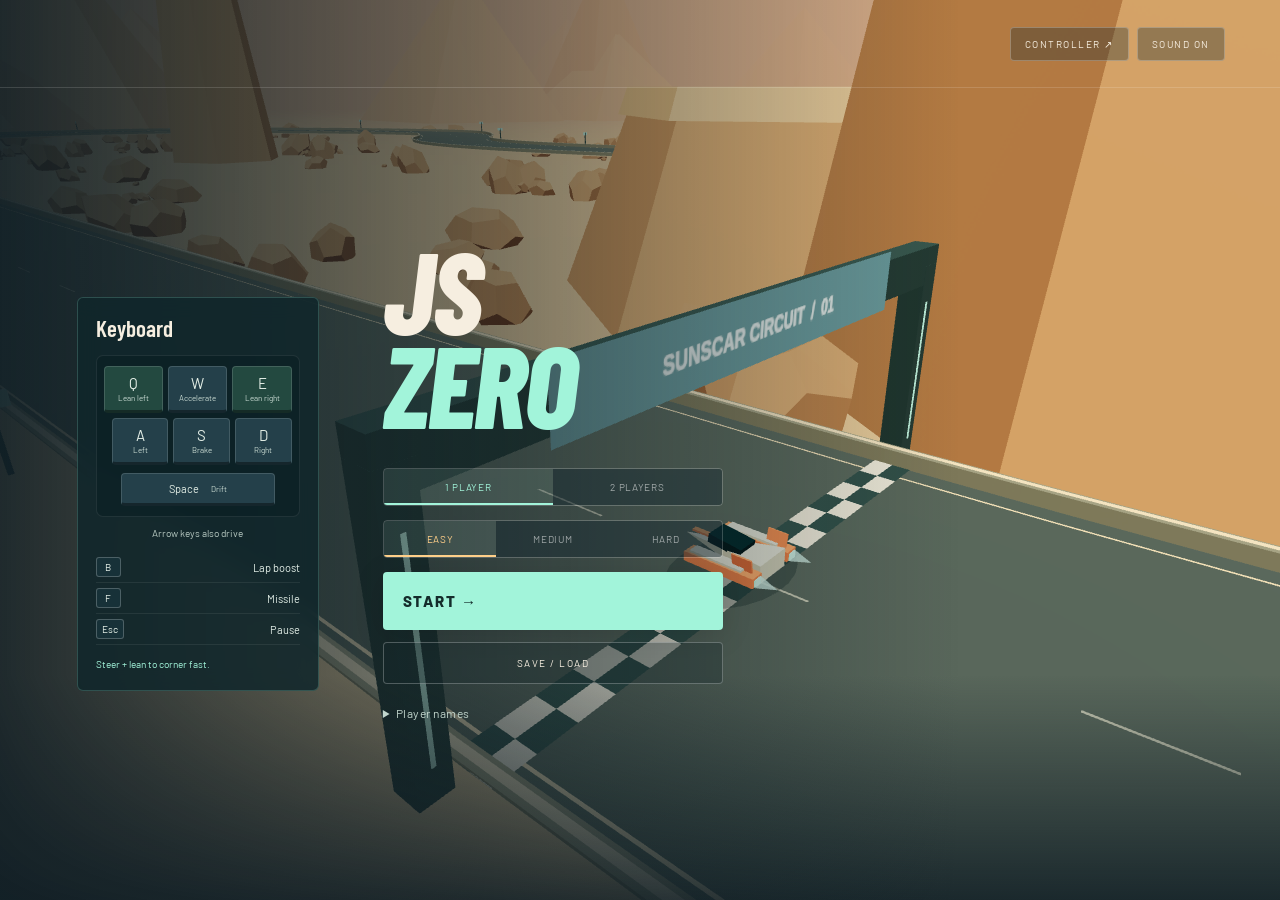
==== index.html @ 251814ac "Publish JS Zero game build" ====
<!doctype html>
<html lang="en">
<head><meta charset="UTF-8"><meta name="viewport" content="width=device-width, initial-scale=1.0"><meta name="theme-color" content="#142427"><title>JS Zero</title>  <script type="module" crossorigin src="./assets/game-frd_miBK.js"></script>
  <link rel="modulepreload" crossorigin href="./assets/controllers-CoorMpMR.js">
  <link rel="modulepreload" crossorigin href="./assets/three-qPNbMlDC.js">
  <link rel="stylesheet" crossorigin href="./assets/controllers-Dcc6lX6r.css">
</head>
<body>
  <div id="game"></div><div id="vignette"></div><div id="damage-flash"></div>
  <header><a class="wordmark" href="./" aria-label="JS Zero home"><span class="brand-icon">⋙</span> JS<span>ZERO</span></a><div class="header-actions"><a href="./controller.html" target="_blank" rel="noopener" class="icon-button">CONTROLLER ↗</a><button id="sound" class="icon-button" aria-label="Mute sound">SOUND ON</button></div></header>
  <main>
    <section id="menu" class="title-screen">
      <aside class="keyboard-guide" aria-labelledby="keyboard-heading">
        <h2 id="keyboard-heading">Keyboard</h2>
        <div class="key-layout" aria-label="Driving keys arranged as on a keyboard">
          <div class="key-row"><span class="key-cap lean-key"><kbd>Q</kbd><small>Lean left</small></span><span class="key-cap drive-key"><kbd>W</kbd><small>Accelerate</small></span><span class="key-cap lean-key"><kbd>E</kbd><small>Lean right</small></span></div>
          <div class="key-row lower-row"><span class="key-cap drive-key"><kbd>A</kbd><small>Left</small></span><span class="key-cap drive-key"><kbd>S</kbd><small>Brake</small></span><span class="key-cap drive-key"><kbd>D</kbd><small>Right</small></span></div>
          <div class="key-row"><span class="key-cap space-key"><kbd>Space</kbd><small>Drift</small></span></div>
        </div>
        <p class="arrow-alternative">Arrow keys also drive</p>
        <dl>
          <div><dt><kbd>B</kbd></dt><dd>Lap boost</dd></div>
          <div><dt><kbd>F</kbd></dt><dd>Missile</dd></div>
          <div><dt><kbd>Esc</kbd></dt><dd>Pause</dd></div>
        </dl>
        <p class="corner-tip">Steer + lean to corner fast.</p>
      </aside>
      <div class="title-content"><h1>JS<br><span>ZERO</span></h1>
      <div class="mode-switch" role="group" aria-label="Number of players"><button data-players="1" class="selected" aria-pressed="true">1 PLAYER</button><button data-players="2" aria-pressed="false">2 PLAYERS</button></div>
      <div class="mode-switch difficulty-switch" role="group" aria-label="Difficulty"><button data-difficulty="easy" aria-pressed="true" title="Lighter damage, slower rivals">EASY</button><button data-difficulty="medium" aria-pressed="false" title="Original damage and rival speed">MEDIUM</button><button data-difficulty="hard" aria-pressed="false" title="Original damage, faster and steadier rivals">HARD</button></div>
      <button id="start" class="primary">START →</button><button id="menu-saves" class="icon-button">SAVE / LOAD</button><p id="menu-status" role="status" aria-live="polite"></p><p id="setup-note" hidden></p>
      <details class="play-options"><summary>Player names</summary><div id="names"><label>PLAYER 1<input id="name1" maxlength="18" value="Player 1" aria-label="Player 1 name"></label><label>PLAYER 2<input id="name2" maxlength="18" value="Player 2" aria-label="Player 2 name"></label></div><p>2 players take turns.</p></details></div>

    </section>
    <section id="world-guide" hidden aria-label="World track guide" data-theme="desert">
      <nav id="world-tabs" aria-label="Worlds"></nav><div class="guide-heading"><span id="world-number">WORLD 1</span><h2 id="world-name">Sunscar Desert</h2><span id="guide-pilot"></span></div>
      <div class="journey-map"><svg class="journey-land" viewBox="0 0 1000 470" preserveAspectRatio="xMidYMid slice" aria-hidden="true"><defs><pattern id="map-dots" width="36" height="36" patternUnits="userSpaceOnUse"><circle cx="3" cy="3" r="1" fill="currentColor" opacity=".2"/></pattern></defs><rect width="1000" height="470" fill="url(#map-dots)"/><path class="land-ridge" d="M-50 160 Q80 10 230 130 T500 90 T780 110 T1080 0 M-40 395 Q160 240 330 370 T700 390 T1080 280 M20 60 Q210 -30 350 20 M720 470 Q880 320 1060 390"/><path class="journey-road" d="M160 300 C280 330 300 130 500 160 S690 350 840 290"/><g class="map-decoration"><path d="M60 220l35-75 35 75z M880 135l30-70 35 70z M360 425l25-55 30 55z"/><circle cx="720" cy="75" r="18"/><circle cx="270" cy="100" r="9"/></g></svg><div id="track-nodes"></div></div>
      <div class="guide-actions"><button id="guide-home" class="secondary">TITLE SCREEN</button><button id="guide-race" class="primary">RACE →</button></div>
      <p id="journey-status" role="status" aria-live="polite"></p>
    </section>
    <section id="hud" hidden aria-label="Race dashboard"><div class="hud-top"><div class="pilot-panel"><div class="eyebrow" id="pilot">PLAYER 1 / SOLO RUN</div><div class="hull-label">HULL INTEGRITY <strong><span id="hp">100</span><small> HP</small></strong></div><div class="hp-track"><div id="hp-fill"></div></div></div><div class="race-place"><div class="position-panel"><span class="eyebrow">POSITION</span><strong><span id="position">8</span><small> / <span id="field-size">8</span></small></strong></div><div class="lap-panel"><span class="eyebrow">LAP</span><strong><span id="lap">01</span><small> / 03</small></strong></div></div><div class="time-panel"><span class="eyebrow">RACE TIME</span><strong id="time">00:00.00</strong><small>BEST LAP <span id="best-lap">— —</span></small></div></div><div id="race-message" role="status"></div><div id="countdown"></div><div id="launch-hint" role="status"></div><div class="hud-bottom"><div class="map-panel"><canvas id="minimap" width="240" height="190" aria-label="Track map"></canvas><span><span id="map-course">SUNSCAR CIRCUIT</span> <b id="map-number">01—01</b></span></div><div id="lean-status" hidden role="status"></div><div id="drift-meter" hidden><span id="drift-label">DRIFT</span><div class="drift-track"><div id="drift-fill"></div></div></div><div class="race-hints"><span><kbd>WASD</kbd> / <kbd>ARROWS</kbd> DRIVE</span><span><kbd>Q</kbd><kbd>E</kbd> LEAN</span><span><kbd>SPACE</kbd> DRIFT</span><span><kbd>B</kbd> BOOST</span><span><kbd>F</kbd> MISSILE</span><span><kbd>ESC</kbd> PAUSE</span></div><div class="speed-panel"><div id="missile-panel"><span>F · MISSILE</span><b id="missile-count">1</b></div><div id="boost-panel"><span id="boost-label">FINISH A LAP TO CHARGE</span><b><span id="boost-count">0</span> × BOOST</b><div class="boost-track"><div id="boost-gauge"></div></div></div><div id="momentum" hidden></div><div id="surface">ANTI-GRAV ONLINE</div><strong id="speed">000</strong><span>KM/H</span><div id="speed-line"></div></div></div></section>
    <section id="overlay" class="overlay" hidden><div class="dialog"><div class="eyebrow" id="result-eyebrow">RUN COMPLETE</div><h2 id="result-title">Course cleared.</h2><p id="result-copy"></p><div id="result-stats"></div><button id="continue" class="primary">RACE AGAIN <span>↗</span></button><button id="menu-button" class="secondary">BACK TO GARAGE</button></div></section>
    <div id="touch-controls" hidden><button data-control="left" aria-label="Steer left">◀</button><button data-control="right" aria-label="Steer right">▶</button><button data-control="leanLeft" aria-label="Lean left">LEAN ◀</button><button data-control="leanRight" aria-label="Lean right">LEAN ▶</button><button data-control="drift">DRIFT</button><button data-control="brake">BRAKE</button><button id="touch-boost" data-control="boost">B BOOST</button><button id="touch-fire" data-control="fire">MISSILE</button><button data-control="throttle">GO</button></div>
  </main>
</body></html>
---- assets/controllers-Dcc6lX6r.css ----
@import"https://fonts.googleapis.com/css2?family=Barlow+Condensed:wght@500;600;700;800;900&family=Barlow:wght@400;500;600;700;800&display=swap";:root{font-family:Barlow,Arial,sans-serif;color:#f6eee0;background:#142427;font-synthesis:none;--mint:#a2f4da;--orange:#ffb46d;--line:#ffffff24}*{box-sizing:border-box}body{margin:0;overflow:hidden}button,input{font:inherit}button{cursor:pointer}button:focus-visible,input:focus-visible{outline:2px solid var(--mint);outline-offset:5px}button{color:inherit}button:disabled{opacity:.5;cursor:default}[hidden]{display:none!important}#game,#game canvas,#vignette,#damage-flash{position:fixed;inset:0;width:100%;height:100%}#vignette{pointer-events:none;background:linear-gradient(90deg,#101e25ed 0%,#101e2585 37%,transparent 75%),linear-gradient(0deg,#101e25d9,transparent 25%);transition:opacity .5s}body.racing #vignette{opacity:.2}#damage-flash{pointer-events:none;background:#ff391d;opacity:0;z-index:4}header{position:fixed;top:0;left:0;right:0;height:88px;padding:0 4.3%;display:flex;align-items:center;justify-content:space-between;z-index:10;border-bottom:1px solid var(--line)}.wordmark{text-decoration:none;color:#fff;font-size:20px;font-weight:800;letter-spacing:2px;display:flex;align-items:center;gap:6px}.wordmark>span:not(.brand-icon){font-weight:400}.brand-icon{color:var(--mint);font-size:38px;margin-right:9px}.edition{font-size:10px;font-weight:600;letter-spacing:2px;color:#e5e0ceab;display:flex;gap:16px;align-items:center}.edition i{width:4px;height:4px;background:var(--mint);border-radius:100%}.icon-button{background:#17292b55;border:1px solid #ffffff40;font-size:10px;letter-spacing:1.5px;padding:10px 14px;border-radius:4px}.screen{position:absolute;inset:88px 0 0;padding:6vh 5% 110px;display:flex;justify-content:space-between;align-items:center;gap:50px}.intro{max-width:650px}.eyebrow{font-size:10px;font-weight:700;letter-spacing:2.3px;color:var(--mint);display:flex;align-items:center;gap:10px}.live-dot{height:6px;width:6px;border-radius:50%;background:var(--mint);box-shadow:0 0 12px #a2f4da88}h1{font-family:Barlow Condensed,Impact,sans-serif;font-size:clamp(62px,6.7vw,104px);line-height:.94;text-transform:uppercase;font-weight:800;letter-spacing:-1px;margin:24px 0 20px}p{line-height:1.6}.intro-copy{color:#e3e6dfb0;font-size:16px;margin:0 0 26px}.course-info{display:flex;gap:30px;padding-bottom:24px}.course-info>span{font-size:9px;letter-spacing:1.5px;color:#dce5e19c;display:flex;align-items:baseline;gap:8px}.course-info b{font-family:Barlow Condensed,Impact,sans-serif;font-size:28px;color:#fff;font-weight:600;letter-spacing:0}.race-setup{max-width:410px;border-top:1px solid var(--line);padding-top:20px}.setup-label{font-size:9px;color:#c6d3cf;letter-spacing:1.8px;margin-bottom:12px}.mode-switch{display:flex;border:1px solid #ffffff35;border-radius:4px;overflow:hidden;margin-bottom:12px}.mode-switch button{flex:1;border:0;background:#10242e66;font-size:10px;letter-spacing:.7px;padding:12px 8px;color:#ffffff8c}.mode-switch button.selected{background:#b4e4d31c;color:var(--mint);box-shadow:inset 0 -2px var(--mint)}.primary{border:0;border-radius:4px;display:flex;align-items:center;justify-content:space-between;width:100%;background:var(--mint);color:#142c2b;font-weight:800;font-size:12px;letter-spacing:1.7px;padding:18px 20px;box-shadow:0 5px 30px #0002;transition:background .15s,transform .15s}.primary:hover{background:#c5ffe9;transform:translateY(-2px)}.primary span{font-size:23px;line-height:16px}.setup-note{font-size:11px;color:#c7d3c7a1;margin-top:11px}.controls{display:flex;gap:20px;margin-top:26px;color:#d9e1d8b0;font-size:9px;letter-spacing:.5px}.controls>span{display:flex;gap:4px;align-items:center}kbd{display:inline-flex;align-items:center;justify-content:center;padding:3px 5px;min-width:20px;border:1px solid #ffffff3a;border-radius:3px;font-family:inherit;font-size:10px;color:#e3eee6;background:#13232c66}.course-card{align-self:flex-end;width:290px;flex-shrink:0;background:#14292ce8;-webkit-backdrop-filter:blur(16px);backdrop-filter:blur(16px);padding:25px;border:1px solid #d5ece42b;border-top:2px solid var(--mint);border-radius:5px;margin-bottom:12px}.course-card .eyebrow{font-size:8px;letter-spacing:1.2px;justify-content:space-between}.course-card .eyebrow span{color:#97a8a5}h2{font-family:Barlow Condensed,Impact,sans-serif;font-weight:600;font-size:36px;line-height:1.05;margin:17px 0 6px}.course-card p{font-size:12px;color:#a4b5af;margin:0}.course-tags{display:flex;gap:7px;margin:17px 0 24px}.course-tags span{font-size:8px;letter-spacing:1.5px;border:1px solid #ffffff2b;padding:5px 7px;color:#bbccc4;border-radius:3px}.course-rule{display:flex;gap:12px;align-items:center;margin:18px 0}.course-rule b{display:block;font-size:12px;font-weight:600}.course-rule small{display:block;font-size:10px;color:#a4b5af;margin-top:5px}.swatch{width:25px;height:25px;border-radius:3px;flex-shrink:0;transform:skewY(-12deg)}.swatch.boost{background:repeating-linear-gradient(0deg,#a2f4da 0 4px,#3b7c7220 4px 8px)}.swatch.rough{background:repeating-linear-gradient(45deg,#ca975d 0 2px,#977144 2px 6px)}.swatch.wall{border-top:5px solid #ffc393;background:#d3785544;border-bottom:5px solid #d37855}.record{border-top:1px solid var(--line);padding-top:20px;margin-top:24px;display:flex;justify-content:space-between;align-items:center;font-size:8px;letter-spacing:1px;color:#9fb4aa}.record strong{color:#e5ebdc;font-size:17px;font-variant-numeric:tabular-nums;font-weight:500}footer{position:absolute;bottom:24px;left:5%;right:5%;border-top:1px solid var(--line);padding-top:20px;display:flex;align-items:center;gap:25px;justify-content:space-between;font-size:8px;letter-spacing:1px;color:#e0e5d781}.worlds{display:flex;gap:18px}.worlds span{opacity:.48}.worlds .current{color:var(--mint);opacity:1}.future-note{font-size:7px;max-width:75px;line-height:1.6}#names{display:flex;gap:10px;margin-bottom:12px}#names label{width:50%;font-size:8px;letter-spacing:1px;color:#a5bbb2}input{width:100%;background:#0f252a;border:1px solid #ffffff30;border-radius:3px;padding:8px;color:#fff;font-size:12px;margin-top:5px}.hud-top{position:absolute;top:116px;left:4.3%;right:4.3%;display:flex;justify-content:space-between;align-items:flex-start;gap:35px}.pilot-panel{width:260px;padding:18px;background:#112c30bb;border:1px solid #ffffff25;border-radius:4px}.hull-label{display:flex;align-items:center;justify-content:space-between;font-size:9px;letter-spacing:1px;margin:14px 0 9px}.hull-label strong{font-size:24px;font-weight:600}.hull-label small{font-size:10px;color:#bfd4c3}.hp-track{background:#ffffff20;height:5px}.hp-track>div{background:var(--mint);height:100%;width:100%;transition:width .1s}.lap-panel{position:absolute;left:50%;transform:translate(-50%);text-align:center;text-shadow:0 2px 20px #112c30}.lap-panel .eyebrow{justify-content:center}.lap-panel strong{display:block;font-family:Barlow Condensed,Impact,sans-serif;font-size:64px;line-height:1.1;font-weight:600}.lap-panel small{font-size:26px;color:#ebeee6b0}.time-panel{text-align:right;text-shadow:0 2px 15px #000}.time-panel .eyebrow{justify-content:flex-end}.time-panel strong{font-family:Barlow Condensed,Impact,sans-serif;font-size:40px;font-weight:500;display:block;font-variant-numeric:tabular-nums}.time-panel>small{font-size:9px;letter-spacing:1px;color:#d3dfd4}.time-panel>small span{margin-left:12px}#countdown{position:absolute;top:40%;width:100%;text-align:center;font-family:Barlow Condensed,Impact,sans-serif;font-weight:800;font-size:110px;color:var(--mint);text-shadow:0 4px 40px #0008}#race-message{position:absolute;top:30%;width:100%;text-align:center;font-weight:700;font-size:14px;letter-spacing:3px;text-shadow:0 2px 12px #000}.hud-bottom{position:absolute;bottom:30px;left:4.3%;right:4.3%;display:flex;justify-content:space-between;align-items:flex-end}.map-panel{width:204px;background:#14292ca8;border:1px solid #ffffff25;border-radius:4px;padding:10px}#minimap{width:180px;height:142px}.map-panel>span{display:flex;justify-content:space-between;font-size:8px;letter-spacing:.7px;color:#c7d9ca}.map-panel b{color:var(--mint);font-weight:500}.race-hints{display:flex;gap:20px;font-size:8px;letter-spacing:1px;opacity:.75}.speed-panel{text-align:right;width:190px}.speed-panel>div:first-child{font-size:9px;letter-spacing:2px;color:var(--mint);margin-bottom:3px}.speed-panel strong{font-family:Barlow Condensed,Impact,sans-serif;font-size:94px;font-weight:600;line-height:1;letter-spacing:-2px;font-variant-numeric:tabular-nums;text-shadow:0 4px 24px #10202055}.speed-panel>span{font-size:10px;letter-spacing:1px;margin-left:9px}#speed-line{height:4px;background:var(--mint);width:0;margin-top:10px;margin-left:auto}.overlay{position:absolute;inset:88px 0 0;background:#0c1c25a0;-webkit-backdrop-filter:blur(9px);backdrop-filter:blur(9px);display:flex;align-items:center;justify-content:center;z-index:6}.dialog{width:460px;max-width:90vw;background:#152d30f5;border:1px solid #b3d4c333;border-top:3px solid var(--mint);border-radius:6px;padding:36px}.dialog h2{font-size:62px;margin:20px 0}.dialog p{font-size:14px;color:#b7cdc1}.secondary{background:transparent;border:0;color:#b7cdc1;letter-spacing:1.6px;font-size:10px;width:100%;padding:18px 0 0}#result-stats{display:flex;justify-content:space-between;border-top:1px solid var(--line);padding:18px 0;margin:20px 0 8px}#result-stats small{font-size:9px;color:#a9c7b8;letter-spacing:1px}#result-stats strong{display:block;font-family:Barlow Condensed,Impact,sans-serif;font-size:30px;font-weight:500;margin-top:5px}#touch-controls{position:absolute;bottom:10px;left:10px;right:10px;display:flex;gap:10px;z-index:5}#touch-controls button{touch-action:none;-webkit-user-select:none;user-select:none;background:#122c31c9;border:1px solid #d5ffe970;border-radius:8px;padding:20px;color:var(--mint)}#touch-controls button:nth-child(3){margin-left:auto}@media(max-height:800px)and (min-width:851px){.screen{padding-top:24px;padding-bottom:82px}h1{font-size:85px;margin:18px 0}.intro-copy{margin-bottom:14px}.course-info{padding-bottom:15px}.race-setup{padding-top:14px}.controls{margin-top:18px}.course-card{padding:20px}.course-rule{margin:14px 0}.course-tags{margin-bottom:16px}footer{bottom:18px;padding-top:14px}}@media(max-width:1100px){.edition{display:none}.course-card{width:260px}.screen{gap:20px}footer>span:first-child{display:none}.controls{gap:12px}.race-hints{display:none}}@media(max-width:850px){header{height:65px;padding:0 5%}.wordmark{font-size:15px}.brand-icon{font-size:30px}.screen{inset:65px 0 0;padding:28px 6% 65px;align-items:center}.intro{max-width:500px}h1{font-size:clamp(58px,10vw,90px)}.course-card{display:none}footer{bottom:15px;padding-top:12px}.worlds{gap:12px;font-size:7px}.future-note{display:none}.hud-top{top:85px}.pilot-panel{width:190px;padding:12px}.pilot-panel .eyebrow{font-size:8px}.time-panel strong{font-size:30px}.lap-panel strong{font-size:48px}.hud-bottom{bottom:95px}.map-panel{width:150px}#minimap{width:128px;height:100px}.map-panel>span{font-size:6px}.speed-panel strong{font-size:65px}.speed-panel{width:155px}.overlay{inset:65px 0 0}}@media(max-height:650px){.screen{overflow:auto;align-items:flex-start;padding-bottom:70px}.intro .eyebrow{font-size:8px}h1{font-size:60px;margin:12px 0}.intro-copy{margin-bottom:12px}.course-info{padding-bottom:12px}.course-info b{font-size:22px}.race-setup{padding-top:10px}.controls{margin-top:15px}footer{display:none}.course-card{display:none}.hud-top{top:75px}.hud-bottom{bottom:18px}.map-panel{width:145px}#minimap{width:120px;height:95px}.dialog{padding:22px}.dialog h2{font-size:46px;margin:12px 0}#result-stats{margin-top:10px;padding:12px 0}}#drift-meter{position:absolute;left:50%;bottom:50px;transform:translate(-50%);width:240px;text-align:center;padding:12px;background:#152d30d9;border:1px solid #ffce8955;border-radius:4px}#drift-label{font-size:9px;letter-spacing:1px;color:#ffce89}.drift-track{height:4px;background:#ffffff25;margin-top:9px}#drift-fill{height:100%;width:0;background:#ffce89}.controls{flex-wrap:wrap;row-gap:8px}#touch-controls button{padding:16px 13px}@media(max-width:600px){#drift-meter{bottom:165px;width:210px}}#lean-status{position:absolute;left:50%;bottom:120px;transform:translate(-50%);padding:9px 14px;background:#152d30df;border:1px solid #a2f4da70;border-radius:4px;color:var(--mint);font-size:10px;letter-spacing:1.5px;white-space:nowrap}@media(max-width:600px){#lean-status{bottom:235px}#touch-controls{display:grid;grid-template-columns:repeat(7,minmax(0,1fr));gap:5px}#touch-controls button{font-size:9px;padding:14px 2px;margin:0;min-width:0}}.race-place{position:absolute;left:50%;transform:translate(-50%);display:flex;align-items:center;gap:28px;text-shadow:0 2px 18px #102428}.race-place .eyebrow{justify-content:center}.position-panel{text-align:center}.position-panel strong{display:block;font-family:Barlow Condensed,Impact,sans-serif;font-size:84px;line-height:1;color:#a2f4da}.position-panel small{font-size:27px;color:#f6eee0}.race-place .lap-panel{position:static;transform:none}.race-place .lap-panel strong{font-size:43px}.race-place .lap-panel small{font-size:20px}#boost-panel{margin-bottom:20px;padding:12px;background:#182635e6;border:1px solid #c99eff65;border-radius:4px;text-align:left}#boost-panel.active{border-color:#e0b8ff;box-shadow:0 0 20px #aa70ff45}#boost-label{display:block;font-size:8px;letter-spacing:1px;color:#dfc7ff}#boost-panel b{display:block;font-size:14px;font-weight:600;color:#dfc7ff;margin-top:6px}.boost-track{height:4px;background:#ffffff20;margin-top:9px}#boost-gauge{height:100%;width:0;background:#c79fff}#surface{font-size:9px;letter-spacing:2px;color:var(--mint);margin-bottom:3px}.race-hints{gap:12px}@media(max-width:850px){.race-place{gap:16px}.position-panel strong{font-size:58px}.race-place .lap-panel strong{font-size:32px}.position-panel small{font-size:20px}#boost-panel{padding:9px;margin-bottom:12px}#boost-label{font-size:7px}}@media(max-width:600px){.hud-top{top:78px;gap:8px}.pilot-panel{width:140px;padding:8px}.pilot-panel .eyebrow{font-size:6px;letter-spacing:.7px}.hull-label{font-size:7px}.race-place{left:50%;top:84px;gap:14px}.position-panel strong{font-size:54px}.time-panel strong{font-size:27px}#race-message{top:35%;font-size:10px;letter-spacing:1px}#touch-controls{grid-template-columns:repeat(4,minmax(0,1fr));gap:5px}.hud-bottom{bottom:120px}#lean-status{bottom:250px}#drift-meter{bottom:180px}}@media(max-width:600px){#touch-controls button:nth-child(3){margin-left:0}}.header-actions{display:flex;gap:8px;align-items:center}.header-actions a{text-decoration:none;color:inherit}.course-picker{display:block;font-size:9px;letter-spacing:1.4px;color:var(--mint);margin-bottom:14px}select{display:block;width:100%;padding:10px;margin-top:7px;background:#132d31;color:#f6eee0;border:1px solid #ffffff50;border-radius:4px;font:inherit;font-size:12px}.controller-lab{overflow:auto;background:radial-gradient(ellipse at top,#284c4b,#122428);min-height:100vh}.controller-overlay{padding:35px 18px}.controller-dialog{max-width:720px;margin:auto;padding:30px;background:#152d30;border:1px solid #ffffff30;border-top:3px solid var(--mint);border-radius:8px}.controller-dialog h2{margin:15px 0;font-size:42px}.controller-dialog p{font-size:13px;color:#bed4ca}.controller-dialog label{font-size:12px}.controller-live{white-space:pre-wrap;overflow-wrap:anywhere;padding:16px;background:#0a2024;border-radius:4px;margin:18px 0;font:12px/1.9 monospace;color:#a2f4da}.controller-actions{display:flex;gap:12px;align-items:center;flex-wrap:wrap}.controller-actions button{width:auto}.controller-actions .secondary{padding:12px}.controller-dialog a{text-decoration:none}#mapping-prompt{min-height:42px;color:#ffcc92;font-weight:600}#mapping-summary{display:grid;grid-template-columns:repeat(3,1fr);gap:8px;margin:20px 0}#mapping-summary div{font-size:11px;padding:12px;background:#10262a;border:1px solid #ffffff15;border-radius:4px}#mapping-summary .input-active{background:#a2f4da;color:#10262a}@media(max-width:600px){#mapping-summary{grid-template-columns:repeat(2,1fr)}.header-actions{gap:5px}.header-actions .icon-button{font-size:8px;padding:9px}.controller-dialog{padding:18px}}@media(max-height:800px)and (min-width:851px){h1{font-size:72px}.screen{padding-top:15px}.course-picker{margin-bottom:10px}.course-info{padding-bottom:10px}.controls{margin-top:12px}}@media(min-width:851px)and (max-height:800px){.screen{align-items:flex-start;padding-top:24px}h1{font-size:64px;margin:14px 0}.intro-copy{margin-bottom:10px}.course-info{padding-bottom:8px}.race-setup{padding-top:10px}.mode-switch,#names{margin-bottom:9px}.setup-note{margin-top:8px}.controls{margin-top:10px}.course-picker{margin-bottom:9px}}.title-screen{position:absolute;inset:88px 0 0;display:flex;align-items:center;padding:30px 9%;overflow:auto}.title-content{width:340px;max-width:100%;padding-bottom:25px}.title-content h1{font-size:clamp(88px,9vw,148px);font-style:italic;line-height:.81;letter-spacing:-3px;margin:0 0 38px}.title-content h1 span{color:var(--mint)}.title-content .mode-switch{margin-bottom:14px}.title-content .primary{font-size:15px;padding:20px}.play-options{margin-top:22px;color:#c2d6cd;font-size:12px}.play-options summary{cursor:pointer;letter-spacing:.5px}.play-options p{font-size:12px}.play-options #names{margin-top:18px}.title-content #names label{width:100%}body:not(.racing) header .wordmark{visibility:hidden}.title-screen .setup-note{display:none}#world-guide{position:absolute;inset:88px 0 0;overflow:auto;background:#1d3436f5;padding:24px 6% 26px;--world:#efba78;--land:#846b4d;--map:#b09268;color:#f8f1df}#world-guide[data-theme=cavern]{--world:#c5a2ff;--land:#4d435c;--map:#514765;background:#161b2bf5}#world-guide[data-theme=ocean]{--world:#83e7e6;--land:#347c84;--map:#326776;background:#103346f5}#world-tabs{display:flex;justify-content:center;gap:10px}#world-tabs button{padding:10px 16px;background:none;border:1px solid #ffffff25;border-radius:30px;color:#c1cfc9;font-size:11px;letter-spacing:.6px}#world-tabs button.selected{border-color:var(--world);color:var(--world);background:#ffffff09}#world-tabs .future-world:not(.selected){opacity:.5}.guide-heading{text-align:center;margin:22px auto 10px}.guide-heading>span{font-size:10px;letter-spacing:2px;color:var(--world)}.guide-heading h2{font-size:44px;margin:7px 0 12px}.guide-heading #guide-pilot{color:#f8f1df;letter-spacing:1px}.journey-map{position:relative;max-width:1000px;height:360px;margin:auto;border:1px solid #ffffff15;border-radius:28px;overflow:hidden;background:var(--map);box-shadow:0 30px 65px #0003,inset 0 0 80px #0002}.journey-land{position:absolute;width:100%;height:100%;color:#fff2cf}.land-ridge{fill:none;stroke:var(--land);stroke-width:25;opacity:.4}.journey-road{fill:none;stroke:#fff5d7;stroke-width:5;stroke-linecap:round;stroke-dasharray:2 14;opacity:.65}.map-decoration{fill:var(--land);opacity:.7}#track-nodes{position:absolute;inset:0}.track-node{position:absolute;width:22%;border:1px solid #ffffff20;border-radius:14px;background:#172929d9;padding:13px 12px 15px;transform:translate(-50%,-50%);color:#f7f5e9;box-shadow:0 12px 20px #0003}.track-node.node-0{left:17%;top:61%}.track-node.node-1{left:50%;top:40%}.track-node.node-2{left:83%;top:60%}.track-node svg{width:100%;height:95px;display:block;margin:5px auto}.track-node path{fill:none;stroke:var(--world);stroke-width:6;stroke-linecap:round;stroke-linejoin:round}.track-node strong{display:block;font-family:Barlow Condensed,Impact,sans-serif;font-size:24px;font-weight:600}.track-node small{display:block;font-size:8px;letter-spacing:1.2px;margin-top:7px;color:#d6e1d7}.track-node.current{border:2px solid var(--world);box-shadow:0 0 0 6px #ffffff0c,0 15px 30px #0005}.node-number{display:grid;place-items:center;width:26px;height:26px;margin:-27px auto 0;border-radius:50%;background:var(--world);color:#243033;font-weight:800}.track-node.locked{opacity:1;background:#434b4cf2;color:#b9c0bd;box-shadow:none;cursor:default}.track-node.locked path{stroke:#949f9a}.track-node.locked .node-number{background:#727f7b;color:#c2cbc7}.track-node.locked small{color:#a7b1ad}.track-node.cleared:not(.current){border-color:#9de4c08c}.guide-actions{display:flex;max-width:1000px;margin:20px auto 0;align-items:center;justify-content:space-between;gap:20px}.guide-actions .primary{width:240px;background:var(--world)}.guide-actions .secondary{width:auto;padding:14px 0;color:#dce6df}@media(max-width:850px){.title-screen{inset:65px 0 0;padding:30px 8%}#world-guide{inset:65px 0 0;padding:22px 4%}.guide-heading h2{font-size:38px}.journey-map{height:340px}.track-node{width:28%;padding:12px 8px}.track-node strong{font-size:20px}.track-node svg{height:85px}.track-node.node-0{left:16%;top:64%}.track-node.node-2{left:84%;top:64%}#world-tabs button{font-size:9px;padding:10px}.guide-heading{margin-top:20px}}@media(max-width:520px){#world-tabs{gap:5px}#world-tabs button{font-size:8px;padding:9px 7px}.journey-map{height:350px}.track-node{width:29%;padding:12px 5px}.track-node strong{font-size:17px}.track-node svg{height:65px}.track-node small{font-size:7px;letter-spacing:.5px}.guide-heading h2{font-size:32px}.guide-actions .primary{width:180px}.title-content h1{font-size:105px}}@media(max-height:700px){.title-content h1{font-size:94px;margin-bottom:24px}.title-screen{align-items:flex-start;padding-top:28px}.guide-heading{margin:12px auto 6px}.guide-heading h2{font-size:34px;margin:5px 0}.journey-map{height:290px}.guide-actions{margin-top:12px}.track-node svg{height:70px}}#momentum{font-size:10px;letter-spacing:1px;color:#ffcf89;margin-bottom:7px}.difficulty-switch button.selected{color:#ffcf89;box-shadow:inset 0 -2px #ffcf89}#world-tabs{flex-wrap:wrap}#world-guide[data-theme=fire]{--world:#ffb06e;--land:#6f3c41;--map:#924a3d;background:#321c2bf5}#world-guide[data-theme=ice]{--world:#b8eeff;--land:#4c859f;--map:#77aabc;background:#243e54f5}#world-guide[data-theme=city]{--world:#e5a9ff;--land:#434170;--map:#4d4974;background:#19172ef5}#track-nodes[data-count="5"] .track-node{width:17%;padding:12px 7px}#track-nodes[data-count="5"] .track-node strong{font-size:20px}#track-nodes[data-count="5"] .track-node svg{height:82px}#track-nodes[data-count="5"] .node-0{left:11%;top:61%}#track-nodes[data-count="5"] .node-1{left:30.5%;top:40%}#track-nodes[data-count="5"] .node-2{left:50%;top:61%}#track-nodes[data-count="5"] .node-3{left:69.5%;top:40%}#track-nodes[data-count="5"] .node-4{left:89%;top:61%}@media(max-width:650px){.journey-map:has([data-count="5"]){height:480px}#track-nodes[data-count="5"] .track-node{width:28%}#track-nodes[data-count="5"] .node-0{left:17%;top:29%}#track-nodes[data-count="5"] .node-1{left:50%;top:24%}#track-nodes[data-count="5"] .node-2{left:83%;top:29%}#track-nodes[data-count="5"] .node-3{left:33%;top:74%}#track-nodes[data-count="5"] .node-4{left:67%;top:74%}}#missile-panel{display:flex;justify-content:space-between;align-items:center;gap:18px;padding:8px 10px;margin-bottom:8px;background:#ffb87918;border:1px solid #ffb87955;color:#ffd6a9;font-size:10px;letter-spacing:1px}#missile-count{font-size:20px}#missile-panel.empty{opacity:.45}.pilot-panel[data-warning="1"] .hull-label{color:#ff9a85}.pilot-panel[data-warning="2"] .hull-label{color:#ff6049;text-shadow:0 0 10px #ff301a88}#journey-status{max-width:1000px;margin:8px auto;color:var(--mint);font-size:12px;min-height:1em}.save-menu{width:660px;max-width:calc(100vw - 32px);max-height:calc(100dvh - 32px);overflow:auto;background:#14292d;color:#f6eee0;border:1px solid #a2f4da55;border-top:3px solid var(--mint);border-radius:8px;padding:28px;box-shadow:0 24px 100px #0008}.save-menu::backdrop{background:#081b26bb;-webkit-backdrop-filter:blur(8px);backdrop-filter:blur(8px)}.save-heading{display:flex;align-items:center;justify-content:space-between;gap:20px}.save-heading h2{margin:0;font-size:36px}.save-heading button{flex-shrink:0}.save-current{margin:14px 0 20px;color:#b7cdc1;font-size:13px}.save-current-row{display:flex;align-items:center;justify-content:space-between;gap:14px;margin:14px 0 20px}.save-current-row .save-current{margin:0}.save-current-row button{flex-shrink:0}.save-menu .save-danger{color:#ffb49b;border-color:#ffb49b66}.save-confirm>div{flex-wrap:wrap}.save-slot{display:flex;justify-content:space-between;align-items:center;gap:20px;padding:18px 0;border-top:1px solid var(--line)}.save-slot h3{font-size:17px;margin:8px 0 4px;font-weight:600}.save-slot p{font-size:13px;margin:0 0 5px;color:#dae5df}.save-slot small{font-size:11px;color:#aac1b7}.save-slot-actions{display:flex;gap:8px;flex-shrink:0}.save-slot-actions button:first-child{color:var(--mint);border-color:#a2f4da66}.save-slot-actions button:disabled{opacity:.3}.save-confirm{padding:14px;background:#ffffff09;border:1px solid #ffb46d66;border-radius:4px}.save-confirm p{margin:0 0 12px;font-size:13px}.save-confirm>div{display:flex;gap:12px}.save-confirm [data-confirm]{color:var(--orange)}.save-status{font-size:13px;color:var(--mint);margin:14px 0;min-height:1.6em}.save-note{font-size:11px;color:#aac1b7;margin:0}@media(max-width:520px){.guide-actions{flex-wrap:wrap;gap:12px}.guide-actions .primary{width:100%}.save-menu{padding:20px}.save-heading{gap:10px}.save-heading h2{font-size:30px}.save-current-row{align-items:flex-start;flex-direction:column}.save-slot{align-items:flex-start;flex-direction:column;gap:12px}.save-slot-actions{align-self:flex-end}.save-slot h3{font-size:16px}}#menu-saves{width:100%;margin-top:12px;padding:14px}#menu-status{font-size:12px;color:var(--mint);margin:8px 0;min-height:0}#menu-status:empty{display:none}.save-slot{display:grid;grid-template-columns:minmax(0,1fr) 186px;gap:18px}.save-slot-actions{display:grid;grid-template-columns:1fr 1fr;gap:8px}.save-slot-actions button{padding:10px 8px;font-size:9px;letter-spacing:.6px}.save-naming{display:flex;gap:8px;align-items:center;margin-top:10px}.save-naming input{min-width:0;margin:0}.save-naming button{padding:9px;letter-spacing:.5px;font-size:9px}.save-slot .eyebrow{overflow-wrap:anywhere}#launch-hint{position:absolute;top:calc(40% + 116px);width:100%;text-align:center;font-size:12px;letter-spacing:1.5px;font-weight:700;color:#ffe2bb;text-shadow:0 2px 8px #000}#launch-hint.ready{color:var(--mint)}@media(max-width:600px){.save-slot{grid-template-columns:1fr}.save-slot-actions{grid-template-columns:repeat(4,1fr);align-self:auto}.save-naming{max-width:100%}}.title-screen{gap:clamp(32px,5vw,80px);padding-left:6%;padding-right:6%}.title-content{flex-shrink:0}.keyboard-guide{flex-shrink:0;width:242px;max-width:100%;padding:18px;background:#10262bd9;border:1px solid #a2f4da33;border-radius:6px;-webkit-backdrop-filter:blur(10px);backdrop-filter:blur(10px)}.keyboard-guide h2{font-size:23px;margin:0 0 15px}.key-layout{padding:10px 7px;background:#091c2180;border:1px solid #ffffff15;border-radius:7px}.key-row{display:flex;gap:5px;margin-bottom:5px}.key-row:last-child{margin-bottom:0}.key-row.lower-row{padding-left:8px}.key-cap{display:flex;flex:1;flex-direction:column;align-items:center;justify-content:center;min-height:47px;border:1px solid #ffffff24;border-bottom:3px solid #0006;border-radius:4px;background:#24404a}.keyboard-guide .key-cap kbd{padding:0;background:none;border:0;font-size:15px}.key-cap small{font-size:8px;line-height:1.5;color:#cadbd3;white-space:nowrap}.key-cap.lean-key{background:#234940;color:var(--mint)}.key-cap.space-key{min-height:33px;margin:3px 17px 0;flex-direction:row;gap:12px}.keyboard-guide .space-key kbd{font-size:11px}.keyboard-guide .arrow-alternative{font-size:10px;color:#b4c6bf;text-align:center;margin:8px 0 11px}.keyboard-guide dl{margin:0}.keyboard-guide dl>div{display:flex;align-items:center;justify-content:space-between;padding:5px 0;border-bottom:1px solid #ffffff12}.keyboard-guide dt{display:flex;align-items:center}.keyboard-guide kbd{min-width:25px;padding:3px 5px;font-size:10px;background:#173138}.keyboard-guide dd{margin:0;font-size:11px;color:#e0ece5}.keyboard-guide .corner-tip{font-size:10px;line-height:1.5;margin:12px 0 0;color:var(--mint)}@media(max-width:900px){.title-screen{padding:28px 5%;gap:28px}.title-content{width:300px}}@media(max-width:650px){.title-screen{flex-direction:column;align-items:flex-start;gap:24px}.title-content{order:-1;width:100%;max-width:340px;margin:0 auto;padding-bottom:0}.title-content h1{font-size:90px;margin-bottom:25px}.keyboard-guide{width:242px;margin:0 auto 28px}}
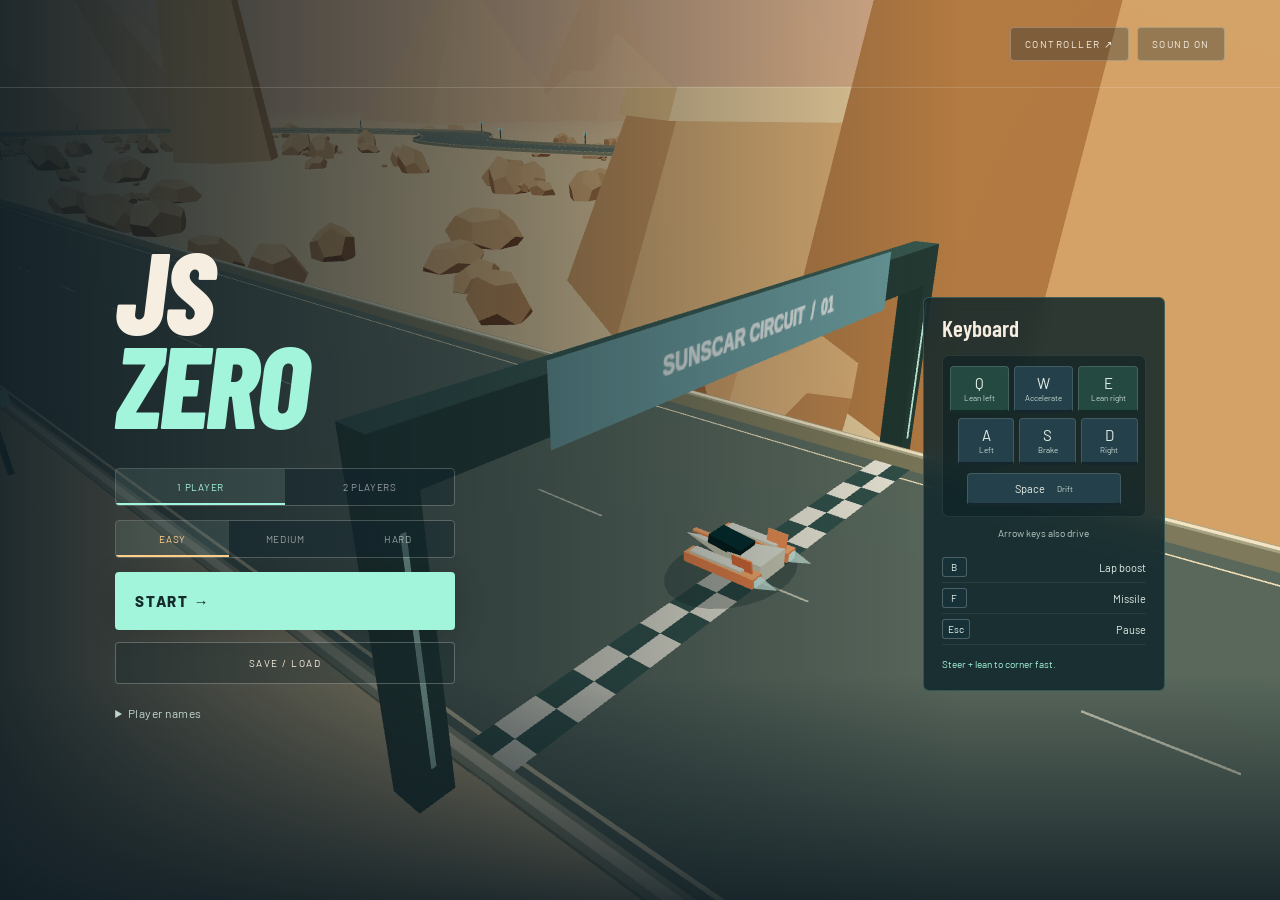
==== commit 567e90ad: "Publish JS Zero game build" ====
--- a/index.html
+++ b/index.html
@@ -1,15 +1,21 @@
 <!doctype html>
 <html lang="en">
-<head><meta charset="UTF-8"><meta name="viewport" content="width=device-width, initial-scale=1.0"><meta name="theme-color" content="#142427"><title>JS Zero</title>  <script type="module" crossorigin src="./assets/game-frd_miBK.js"></script>
-  <link rel="modulepreload" crossorigin href="./assets/controllers-CoorMpMR.js">
+<head><meta charset="UTF-8"><meta name="viewport" content="width=device-width, initial-scale=1.0"><meta name="theme-color" content="#142427"><title>JS Zero</title>  <script type="module" crossorigin src="./assets/game-cUqVZ3e6.js"></script>
+  <link rel="modulepreload" crossorigin href="./assets/controllers-GZuwYbAa.js">
   <link rel="modulepreload" crossorigin href="./assets/three-qPNbMlDC.js">
-  <link rel="stylesheet" crossorigin href="./assets/controllers-Dcc6lX6r.css">
+  <link rel="stylesheet" crossorigin href="./assets/controllers-CHe7OawT.css">
 </head>
 <body>
   <div id="game"></div><div id="vignette"></div><div id="damage-flash"></div>
   <header><a class="wordmark" href="./" aria-label="JS Zero home"><span class="brand-icon">⋙</span> JS<span>ZERO</span></a><div class="header-actions"><a href="./controller.html" target="_blank" rel="noopener" class="icon-button">CONTROLLER ↗</a><button id="sound" class="icon-button" aria-label="Mute sound">SOUND ON</button></div></header>
   <main>
     <section id="menu" class="title-screen">
+      <div class="title-content"><h1>JS<br><span>ZERO</span></h1>
+      <div class="mode-switch" role="group" aria-label="Number of players"><button data-players="1" class="selected" aria-pressed="true">1 PLAYER</button><button data-players="2" aria-pressed="false">2 PLAYERS</button></div>
+      <div class="mode-switch difficulty-switch" role="group" aria-label="Difficulty"><button data-difficulty="easy" aria-pressed="true" title="Lighter damage, slower rivals">EASY</button><button data-difficulty="medium" aria-pressed="false" title="Original damage and rival speed">MEDIUM</button><button data-difficulty="hard" aria-pressed="false" title="Original damage, faster and steadier rivals">HARD</button></div>
+      <button id="start" class="primary">START →</button><button id="menu-saves" class="icon-button">SAVE / LOAD</button><p id="menu-status" role="status" aria-live="polite"></p><p id="setup-note" hidden></p>
+      <details class="play-options"><summary>Player names</summary><div id="names"><label>PLAYER 1<input id="name1" maxlength="18" value="Player 1" aria-label="Player 1 name"></label><label>PLAYER 2<input id="name2" maxlength="18" value="Player 2" aria-label="Player 2 name"></label></div><p>2 players take turns.</p></details></div>
+
       <aside class="keyboard-guide" aria-labelledby="keyboard-heading">
         <h2 id="keyboard-heading">Keyboard</h2>
         <div class="key-layout" aria-label="Driving keys arranged as on a keyboard">
@@ -25,12 +31,6 @@
         </dl>
         <p class="corner-tip">Steer + lean to corner fast.</p>
       </aside>
-      <div class="title-content"><h1>JS<br><span>ZERO</span></h1>
-      <div class="mode-switch" role="group" aria-label="Number of players"><button data-players="1" class="selected" aria-pressed="true">1 PLAYER</button><button data-players="2" aria-pressed="false">2 PLAYERS</button></div>
-      <div class="mode-switch difficulty-switch" role="group" aria-label="Difficulty"><button data-difficulty="easy" aria-pressed="true" title="Lighter damage, slower rivals">EASY</button><button data-difficulty="medium" aria-pressed="false" title="Original damage and rival speed">MEDIUM</button><button data-difficulty="hard" aria-pressed="false" title="Original damage, faster and steadier rivals">HARD</button></div>
-      <button id="start" class="primary">START →</button><button id="menu-saves" class="icon-button">SAVE / LOAD</button><p id="menu-status" role="status" aria-live="polite"></p><p id="setup-note" hidden></p>
-      <details class="play-options"><summary>Player names</summary><div id="names"><label>PLAYER 1<input id="name1" maxlength="18" value="Player 1" aria-label="Player 1 name"></label><label>PLAYER 2<input id="name2" maxlength="18" value="Player 2" aria-label="Player 2 name"></label></div><p>2 players take turns.</p></details></div>
-
     </section>
     <section id="world-guide" hidden aria-label="World track guide" data-theme="desert">
       <nav id="world-tabs" aria-label="Worlds"></nav><div class="guide-heading"><span id="world-number">WORLD 1</span><h2 id="world-name">Sunscar Desert</h2><span id="guide-pilot"></span></div>
--- a/assets/controllers-CHe7OawT.css
+++ b/assets/controllers-CHe7OawT.css
@@ -0,0 +1 @@
+@import"https://fonts.googleapis.com/css2?family=Barlow+Condensed:wght@500;600;700;800;900&family=Barlow:wght@400;500;600;700;800&display=swap";:root{font-family:Barlow,Arial,sans-serif;color:#f6eee0;background:#142427;font-synthesis:none;--mint:#a2f4da;--orange:#ffb46d;--line:#ffffff24}*{box-sizing:border-box}body{margin:0;overflow:hidden}button,input{font:inherit}button{cursor:pointer}button:focus-visible,input:focus-visible{outline:2px solid var(--mint);outline-offset:5px}button{color:inherit}button:disabled{opacity:.5;cursor:default}[hidden]{display:none!important}#game,#game canvas,#vignette,#damage-flash{position:fixed;inset:0;width:100%;height:100%}#vignette{pointer-events:none;background:linear-gradient(90deg,#101e25ed 0%,#101e2585 37%,transparent 75%),linear-gradient(0deg,#101e25d9,transparent 25%);transition:opacity .5s}body.racing #vignette{opacity:.2}#damage-flash{pointer-events:none;background:#ff391d;opacity:0;z-index:4}header{position:fixed;top:0;left:0;right:0;height:88px;padding:0 4.3%;display:flex;align-items:center;justify-content:space-between;z-index:10;border-bottom:1px solid var(--line)}.wordmark{text-decoration:none;color:#fff;font-size:20px;font-weight:800;letter-spacing:2px;display:flex;align-items:center;gap:6px}.wordmark>span:not(.brand-icon){font-weight:400}.brand-icon{color:var(--mint);font-size:38px;margin-right:9px}.edition{font-size:10px;font-weight:600;letter-spacing:2px;color:#e5e0ceab;display:flex;gap:16px;align-items:center}.edition i{width:4px;height:4px;background:var(--mint);border-radius:100%}.icon-button{background:#17292b55;border:1px solid #ffffff40;font-size:10px;letter-spacing:1.5px;padding:10px 14px;border-radius:4px}.screen{position:absolute;inset:88px 0 0;padding:6vh 5% 110px;display:flex;justify-content:space-between;align-items:center;gap:50px}.intro{max-width:650px}.eyebrow{font-size:10px;font-weight:700;letter-spacing:2.3px;color:var(--mint);display:flex;align-items:center;gap:10px}.live-dot{height:6px;width:6px;border-radius:50%;background:var(--mint);box-shadow:0 0 12px #a2f4da88}h1{font-family:Barlow Condensed,Impact,sans-serif;font-size:clamp(62px,6.7vw,104px);line-height:.94;text-transform:uppercase;font-weight:800;letter-spacing:-1px;margin:24px 0 20px}p{line-height:1.6}.intro-copy{color:#e3e6dfb0;font-size:16px;margin:0 0 26px}.course-info{display:flex;gap:30px;padding-bottom:24px}.course-info>span{font-size:9px;letter-spacing:1.5px;color:#dce5e19c;display:flex;align-items:baseline;gap:8px}.course-info b{font-family:Barlow Condensed,Impact,sans-serif;font-size:28px;color:#fff;font-weight:600;letter-spacing:0}.race-setup{max-width:410px;border-top:1px solid var(--line);padding-top:20px}.setup-label{font-size:9px;color:#c6d3cf;letter-spacing:1.8px;margin-bottom:12px}.mode-switch{display:flex;border:1px solid #ffffff35;border-radius:4px;overflow:hidden;margin-bottom:12px}.mode-switch button{flex:1;border:0;background:#10242e66;font-size:10px;letter-spacing:.7px;padding:12px 8px;color:#ffffff8c}.mode-switch button.selected{background:#b4e4d31c;color:var(--mint);box-shadow:inset 0 -2px var(--mint)}.primary{border:0;border-radius:4px;display:flex;align-items:center;justify-content:space-between;width:100%;background:var(--mint);color:#142c2b;font-weight:800;font-size:12px;letter-spacing:1.7px;padding:18px 20px;box-shadow:0 5px 30px #0002;transition:background .15s,transform .15s}.primary:hover{background:#c5ffe9;transform:translateY(-2px)}.primary span{font-size:23px;line-height:16px}.setup-note{font-size:11px;color:#c7d3c7a1;margin-top:11px}.controls{display:flex;gap:20px;margin-top:26px;color:#d9e1d8b0;font-size:9px;letter-spacing:.5px}.controls>span{display:flex;gap:4px;align-items:center}kbd{display:inline-flex;align-items:center;justify-content:center;padding:3px 5px;min-width:20px;border:1px solid #ffffff3a;border-radius:3px;font-family:inherit;font-size:10px;color:#e3eee6;background:#13232c66}.course-card{align-self:flex-end;width:290px;flex-shrink:0;background:#14292ce8;-webkit-backdrop-filter:blur(16px);backdrop-filter:blur(16px);padding:25px;border:1px solid #d5ece42b;border-top:2px solid var(--mint);border-radius:5px;margin-bottom:12px}.course-card .eyebrow{font-size:8px;letter-spacing:1.2px;justify-content:space-between}.course-card .eyebrow span{color:#97a8a5}h2{font-family:Barlow Condensed,Impact,sans-serif;font-weight:600;font-size:36px;line-height:1.05;margin:17px 0 6px}.course-card p{font-size:12px;color:#a4b5af;margin:0}.course-tags{display:flex;gap:7px;margin:17px 0 24px}.course-tags span{font-size:8px;letter-spacing:1.5px;border:1px solid #ffffff2b;padding:5px 7px;color:#bbccc4;border-radius:3px}.course-rule{display:flex;gap:12px;align-items:center;margin:18px 0}.course-rule b{display:block;font-size:12px;font-weight:600}.course-rule small{display:block;font-size:10px;color:#a4b5af;margin-top:5px}.swatch{width:25px;height:25px;border-radius:3px;flex-shrink:0;transform:skewY(-12deg)}.swatch.boost{background:repeating-linear-gradient(0deg,#a2f4da 0 4px,#3b7c7220 4px 8px)}.swatch.rough{background:repeating-linear-gradient(45deg,#ca975d 0 2px,#977144 2px 6px)}.swatch.wall{border-top:5px solid #ffc393;background:#d3785544;border-bottom:5px solid #d37855}.record{border-top:1px solid var(--line);padding-top:20px;margin-top:24px;display:flex;justify-content:space-between;align-items:center;font-size:8px;letter-spacing:1px;color:#9fb4aa}.record strong{color:#e5ebdc;font-size:17px;font-variant-numeric:tabular-nums;font-weight:500}footer{position:absolute;bottom:24px;left:5%;right:5%;border-top:1px solid var(--line);padding-top:20px;display:flex;align-items:center;gap:25px;justify-content:space-between;font-size:8px;letter-spacing:1px;color:#e0e5d781}.worlds{display:flex;gap:18px}.worlds span{opacity:.48}.worlds .current{color:var(--mint);opacity:1}.future-note{font-size:7px;max-width:75px;line-height:1.6}#names{display:flex;gap:10px;margin-bottom:12px}#names label{width:50%;font-size:8px;letter-spacing:1px;color:#a5bbb2}input{width:100%;background:#0f252a;border:1px solid #ffffff30;border-radius:3px;padding:8px;color:#fff;font-size:12px;margin-top:5px}.hud-top{position:absolute;top:116px;left:4.3%;right:4.3%;display:flex;justify-content:space-between;align-items:flex-start;gap:35px}.pilot-panel{width:260px;padding:18px;background:#112c30bb;border:1px solid #ffffff25;border-radius:4px}.hull-label{display:flex;align-items:center;justify-content:space-between;font-size:9px;letter-spacing:1px;margin:14px 0 9px}.hull-label strong{font-size:24px;font-weight:600}.hull-label small{font-size:10px;color:#bfd4c3}.hp-track{background:#ffffff20;height:5px}.hp-track>div{background:var(--mint);height:100%;width:100%;transition:width .1s}.lap-panel{position:absolute;left:50%;transform:translate(-50%);text-align:center;text-shadow:0 2px 20px #112c30}.lap-panel .eyebrow{justify-content:center}.lap-panel strong{display:block;font-family:Barlow Condensed,Impact,sans-serif;font-size:64px;line-height:1.1;font-weight:600}.lap-panel small{font-size:26px;color:#ebeee6b0}.time-panel{text-align:right;text-shadow:0 2px 15px #000}.time-panel .eyebrow{justify-content:flex-end}.time-panel strong{font-family:Barlow Condensed,Impact,sans-serif;font-size:40px;font-weight:500;display:block;font-variant-numeric:tabular-nums}.time-panel>small{font-size:9px;letter-spacing:1px;color:#d3dfd4}.time-panel>small span{margin-left:12px}#countdown{position:absolute;top:40%;width:100%;text-align:center;font-family:Barlow Condensed,Impact,sans-serif;font-weight:800;font-size:110px;color:var(--mint);text-shadow:0 4px 40px #0008}#race-message{position:absolute;top:30%;width:100%;text-align:center;font-weight:700;font-size:14px;letter-spacing:3px;text-shadow:0 2px 12px #000}.hud-bottom{position:absolute;bottom:30px;left:4.3%;right:4.3%;display:flex;justify-content:space-between;align-items:flex-end}.map-panel{width:204px;background:#14292ca8;border:1px solid #ffffff25;border-radius:4px;padding:10px}#minimap{width:180px;height:142px}.map-panel>span{display:flex;justify-content:space-between;font-size:8px;letter-spacing:.7px;color:#c7d9ca}.map-panel b{color:var(--mint);font-weight:500}.race-hints{display:flex;gap:20px;font-size:8px;letter-spacing:1px;opacity:.75}.speed-panel{text-align:right;width:190px}.speed-panel>div:first-child{font-size:9px;letter-spacing:2px;color:var(--mint);margin-bottom:3px}.speed-panel strong{font-family:Barlow Condensed,Impact,sans-serif;font-size:94px;font-weight:600;line-height:1;letter-spacing:-2px;font-variant-numeric:tabular-nums;text-shadow:0 4px 24px #10202055}.speed-panel>span{font-size:10px;letter-spacing:1px;margin-left:9px}#speed-line{height:4px;background:var(--mint);width:0;margin-top:10px;margin-left:auto}.overlay{position:absolute;inset:88px 0 0;background:#0c1c25a0;-webkit-backdrop-filter:blur(9px);backdrop-filter:blur(9px);display:flex;align-items:center;justify-content:center;z-index:6}.dialog{width:460px;max-width:90vw;background:#152d30f5;border:1px solid #b3d4c333;border-top:3px solid var(--mint);border-radius:6px;padding:36px}.dialog h2{font-size:62px;margin:20px 0}.dialog p{font-size:14px;color:#b7cdc1}.secondary{background:transparent;border:0;color:#b7cdc1;letter-spacing:1.6px;font-size:10px;width:100%;padding:18px 0 0}#result-stats{display:flex;justify-content:space-between;border-top:1px solid var(--line);padding:18px 0;margin:20px 0 8px}#result-stats small{font-size:9px;color:#a9c7b8;letter-spacing:1px}#result-stats strong{display:block;font-family:Barlow Condensed,Impact,sans-serif;font-size:30px;font-weight:500;margin-top:5px}#touch-controls{position:absolute;bottom:10px;left:10px;right:10px;display:flex;gap:10px;z-index:5}#touch-controls button{touch-action:none;-webkit-user-select:none;user-select:none;background:#122c31c9;border:1px solid #d5ffe970;border-radius:8px;padding:20px;color:var(--mint)}#touch-controls button:nth-child(3){margin-left:auto}@media(max-height:800px)and (min-width:851px){.screen{padding-top:24px;padding-bottom:82px}h1{font-size:85px;margin:18px 0}.intro-copy{margin-bottom:14px}.course-info{padding-bottom:15px}.race-setup{padding-top:14px}.controls{margin-top:18px}.course-card{padding:20px}.course-rule{margin:14px 0}.course-tags{margin-bottom:16px}footer{bottom:18px;padding-top:14px}}@media(max-width:1100px){.edition{display:none}.course-card{width:260px}.screen{gap:20px}footer>span:first-child{display:none}.controls{gap:12px}.race-hints{display:none}}@media(max-width:850px){header{height:65px;padding:0 5%}.wordmark{font-size:15px}.brand-icon{font-size:30px}.screen{inset:65px 0 0;padding:28px 6% 65px;align-items:center}.intro{max-width:500px}h1{font-size:clamp(58px,10vw,90px)}.course-card{display:none}footer{bottom:15px;padding-top:12px}.worlds{gap:12px;font-size:7px}.future-note{display:none}.hud-top{top:85px}.pilot-panel{width:190px;padding:12px}.pilot-panel .eyebrow{font-size:8px}.time-panel strong{font-size:30px}.lap-panel strong{font-size:48px}.hud-bottom{bottom:95px}.map-panel{width:150px}#minimap{width:128px;height:100px}.map-panel>span{font-size:6px}.speed-panel strong{font-size:65px}.speed-panel{width:155px}.overlay{inset:65px 0 0}}@media(max-height:650px){.screen{overflow:auto;align-items:flex-start;padding-bottom:70px}.intro .eyebrow{font-size:8px}h1{font-size:60px;margin:12px 0}.intro-copy{margin-bottom:12px}.course-info{padding-bottom:12px}.course-info b{font-size:22px}.race-setup{padding-top:10px}.controls{margin-top:15px}footer{display:none}.course-card{display:none}.hud-top{top:75px}.hud-bottom{bottom:18px}.map-panel{width:145px}#minimap{width:120px;height:95px}.dialog{padding:22px}.dialog h2{font-size:46px;margin:12px 0}#result-stats{margin-top:10px;padding:12px 0}}#drift-meter{position:absolute;left:50%;bottom:50px;transform:translate(-50%);width:240px;text-align:center;padding:12px;background:#152d30d9;border:1px solid #ffce8955;border-radius:4px}#drift-label{font-size:9px;letter-spacing:1px;color:#ffce89}.drift-track{height:4px;background:#ffffff25;margin-top:9px}#drift-fill{height:100%;width:0;background:#ffce89}.controls{flex-wrap:wrap;row-gap:8px}#touch-controls button{padding:16px 13px}@media(max-width:600px){#drift-meter{bottom:165px;width:210px}}#lean-status{position:absolute;left:50%;bottom:120px;transform:translate(-50%);padding:9px 14px;background:#152d30df;border:1px solid #a2f4da70;border-radius:4px;color:var(--mint);font-size:10px;letter-spacing:1.5px;white-space:nowrap}@media(max-width:600px){#lean-status{bottom:235px}#touch-controls{display:grid;grid-template-columns:repeat(7,minmax(0,1fr));gap:5px}#touch-controls button{font-size:9px;padding:14px 2px;margin:0;min-width:0}}.race-place{position:absolute;left:50%;transform:translate(-50%);display:flex;align-items:center;gap:28px;text-shadow:0 2px 18px #102428}.race-place .eyebrow{justify-content:center}.position-panel{text-align:center}.position-panel strong{display:block;font-family:Barlow Condensed,Impact,sans-serif;font-size:84px;line-height:1;color:#a2f4da}.position-panel small{font-size:27px;color:#f6eee0}.race-place .lap-panel{position:static;transform:none}.race-place .lap-panel strong{font-size:43px}.race-place .lap-panel small{font-size:20px}#boost-panel{margin-bottom:20px;padding:12px;background:#182635e6;border:1px solid #c99eff65;border-radius:4px;text-align:left}#boost-panel.active{border-color:#e0b8ff;box-shadow:0 0 20px #aa70ff45}#boost-label{display:block;font-size:8px;letter-spacing:1px;color:#dfc7ff}#boost-panel b{display:block;font-size:14px;font-weight:600;color:#dfc7ff;margin-top:6px}.boost-track{height:4px;background:#ffffff20;margin-top:9px}#boost-gauge{height:100%;width:0;background:#c79fff}#surface{font-size:9px;letter-spacing:2px;color:var(--mint);margin-bottom:3px}.race-hints{gap:12px}@media(max-width:850px){.race-place{gap:16px}.position-panel strong{font-size:58px}.race-place .lap-panel strong{font-size:32px}.position-panel small{font-size:20px}#boost-panel{padding:9px;margin-bottom:12px}#boost-label{font-size:7px}}@media(max-width:600px){.hud-top{top:78px;gap:8px}.pilot-panel{width:140px;padding:8px}.pilot-panel .eyebrow{font-size:6px;letter-spacing:.7px}.hull-label{font-size:7px}.race-place{left:50%;top:84px;gap:14px}.position-panel strong{font-size:54px}.time-panel strong{font-size:27px}#race-message{top:35%;font-size:10px;letter-spacing:1px}#touch-controls{grid-template-columns:repeat(4,minmax(0,1fr));gap:5px}.hud-bottom{bottom:120px}#lean-status{bottom:250px}#drift-meter{bottom:180px}}@media(max-width:600px){#touch-controls button:nth-child(3){margin-left:0}}.header-actions{display:flex;gap:8px;align-items:center}.header-actions a{text-decoration:none;color:inherit}.course-picker{display:block;font-size:9px;letter-spacing:1.4px;color:var(--mint);margin-bottom:14px}select{display:block;width:100%;padding:10px;margin-top:7px;background:#132d31;color:#f6eee0;border:1px solid #ffffff50;border-radius:4px;font:inherit;font-size:12px}.controller-lab{overflow:auto;background:radial-gradient(ellipse at top,#284c4b,#122428);min-height:100vh}.controller-overlay{padding:35px 18px}.controller-dialog{max-width:720px;margin:auto;padding:30px;background:#152d30;border:1px solid #ffffff30;border-top:3px solid var(--mint);border-radius:8px}.controller-dialog h2{margin:15px 0;font-size:42px}.controller-dialog p{font-size:13px;color:#bed4ca}.controller-dialog label{font-size:12px}.controller-live{white-space:pre-wrap;overflow-wrap:anywhere;padding:16px;background:#0a2024;border-radius:4px;margin:18px 0;font:12px/1.9 monospace;color:#a2f4da}.controller-actions{display:flex;gap:12px;align-items:center;flex-wrap:wrap}.controller-actions button{width:auto}.controller-actions .secondary{padding:12px}.controller-dialog a{text-decoration:none}#mapping-prompt{min-height:42px;color:#ffcc92;font-weight:600}#mapping-summary{display:grid;grid-template-columns:repeat(3,1fr);gap:8px;margin:20px 0}#mapping-summary div{font-size:11px;padding:12px;background:#10262a;border:1px solid #ffffff15;border-radius:4px}#mapping-summary .input-active{background:#a2f4da;color:#10262a}@media(max-width:600px){#mapping-summary{grid-template-columns:repeat(2,1fr)}.header-actions{gap:5px}.header-actions .icon-button{font-size:8px;padding:9px}.controller-dialog{padding:18px}}@media(max-height:800px)and (min-width:851px){h1{font-size:72px}.screen{padding-top:15px}.course-picker{margin-bottom:10px}.course-info{padding-bottom:10px}.controls{margin-top:12px}}@media(min-width:851px)and (max-height:800px){.screen{align-items:flex-start;padding-top:24px}h1{font-size:64px;margin:14px 0}.intro-copy{margin-bottom:10px}.course-info{padding-bottom:8px}.race-setup{padding-top:10px}.mode-switch,#names{margin-bottom:9px}.setup-note{margin-top:8px}.controls{margin-top:10px}.course-picker{margin-bottom:9px}}.title-screen{position:absolute;inset:88px 0 0;display:flex;align-items:center;padding:30px 9%;overflow:auto}.title-content{width:340px;max-width:100%;padding-bottom:25px}.title-content h1{font-size:clamp(88px,9vw,148px);font-style:italic;line-height:.81;letter-spacing:-3px;margin:0 0 38px}.title-content h1 span{color:var(--mint)}.title-content .mode-switch{margin-bottom:14px}.title-content .primary{font-size:15px;padding:20px}.play-options{margin-top:22px;color:#c2d6cd;font-size:12px}.play-options summary{cursor:pointer;letter-spacing:.5px}.play-options p{font-size:12px}.play-options #names{margin-top:18px}.title-content #names label{width:100%}body:not(.racing) header .wordmark{visibility:hidden}.title-screen .setup-note{display:none}#world-guide{position:absolute;inset:88px 0 0;overflow:auto;background:#1d3436f5;padding:24px 6% 26px;--world:#efba78;--land:#846b4d;--map:#b09268;color:#f8f1df}#world-guide[data-theme=cavern]{--world:#c5a2ff;--land:#4d435c;--map:#514765;background:#161b2bf5}#world-guide[data-theme=ocean]{--world:#83e7e6;--land:#347c84;--map:#326776;background:#103346f5}#world-tabs{display:flex;justify-content:center;gap:10px}#world-tabs button{padding:10px 16px;background:none;border:1px solid #ffffff25;border-radius:30px;color:#c1cfc9;font-size:11px;letter-spacing:.6px}#world-tabs button.selected{border-color:var(--world);color:var(--world);background:#ffffff09}#world-tabs .future-world:not(.selected){opacity:.5}.guide-heading{text-align:center;margin:22px auto 10px}.guide-heading>span{font-size:10px;letter-spacing:2px;color:var(--world)}.guide-heading h2{font-size:44px;margin:7px 0 12px}.guide-heading #guide-pilot{color:#f8f1df;letter-spacing:1px}.journey-map{position:relative;max-width:1000px;height:360px;margin:auto;border:1px solid #ffffff15;border-radius:28px;overflow:hidden;background:var(--map);box-shadow:0 30px 65px #0003,inset 0 0 80px #0002}.journey-land{position:absolute;width:100%;height:100%;color:#fff2cf}.land-ridge{fill:none;stroke:var(--land);stroke-width:25;opacity:.4}.journey-road{fill:none;stroke:#fff5d7;stroke-width:5;stroke-linecap:round;stroke-dasharray:2 14;opacity:.65}.map-decoration{fill:var(--land);opacity:.7}#track-nodes{position:absolute;inset:0}.track-node{position:absolute;width:22%;border:1px solid #ffffff20;border-radius:14px;background:#172929d9;padding:13px 12px 15px;transform:translate(-50%,-50%);color:#f7f5e9;box-shadow:0 12px 20px #0003}.track-node.node-0{left:17%;top:61%}.track-node.node-1{left:50%;top:40%}.track-node.node-2{left:83%;top:60%}.track-node svg{width:100%;height:95px;display:block;margin:5px auto}.track-node path{fill:none;stroke:var(--world);stroke-width:6;stroke-linecap:round;stroke-linejoin:round}.track-node strong{display:block;font-family:Barlow Condensed,Impact,sans-serif;font-size:24px;font-weight:600}.track-node small{display:block;font-size:8px;letter-spacing:1.2px;margin-top:7px;color:#d6e1d7}.track-node.current{border:2px solid var(--world);box-shadow:0 0 0 6px #ffffff0c,0 15px 30px #0005}.node-number{display:grid;place-items:center;width:26px;height:26px;margin:-27px auto 0;border-radius:50%;background:var(--world);color:#243033;font-weight:800}.track-node.locked{opacity:1;background:#434b4cf2;color:#b9c0bd;box-shadow:none;cursor:default}.track-node.locked path{stroke:#949f9a}.track-node.locked .node-number{background:#727f7b;color:#c2cbc7}.track-node.locked small{color:#a7b1ad}.track-node.cleared:not(.current){border-color:#9de4c08c}.guide-actions{display:flex;max-width:1000px;margin:20px auto 0;align-items:center;justify-content:space-between;gap:20px}.guide-actions .primary{width:240px;background:var(--world)}.guide-actions .secondary{width:auto;padding:14px 0;color:#dce6df}@media(max-width:850px){.title-screen{inset:65px 0 0;padding:30px 8%}#world-guide{inset:65px 0 0;padding:22px 4%}.guide-heading h2{font-size:38px}.journey-map{height:340px}.track-node{width:28%;padding:12px 8px}.track-node strong{font-size:20px}.track-node svg{height:85px}.track-node.node-0{left:16%;top:64%}.track-node.node-2{left:84%;top:64%}#world-tabs button{font-size:9px;padding:10px}.guide-heading{margin-top:20px}}@media(max-width:520px){#world-tabs{gap:5px}#world-tabs button{font-size:8px;padding:9px 7px}.journey-map{height:350px}.track-node{width:29%;padding:12px 5px}.track-node strong{font-size:17px}.track-node svg{height:65px}.track-node small{font-size:7px;letter-spacing:.5px}.guide-heading h2{font-size:32px}.guide-actions .primary{width:180px}.title-content h1{font-size:105px}}@media(max-height:700px){.title-content h1{font-size:94px;margin-bottom:24px}.title-screen{align-items:flex-start;padding-top:28px}.guide-heading{margin:12px auto 6px}.guide-heading h2{font-size:34px;margin:5px 0}.journey-map{height:290px}.guide-actions{margin-top:12px}.track-node svg{height:70px}}#momentum{font-size:10px;letter-spacing:1px;color:#ffcf89;margin-bottom:7px}.difficulty-switch button.selected{color:#ffcf89;box-shadow:inset 0 -2px #ffcf89}#world-tabs{flex-wrap:wrap}#world-guide[data-theme=fire]{--world:#ffb06e;--land:#6f3c41;--map:#924a3d;background:#321c2bf5}#world-guide[data-theme=ice]{--world:#b8eeff;--land:#4c859f;--map:#77aabc;background:#243e54f5}#world-guide[data-theme=city]{--world:#e5a9ff;--land:#434170;--map:#4d4974;background:#19172ef5}#track-nodes[data-count="5"] .track-node{width:17%;padding:12px 7px}#track-nodes[data-count="5"] .track-node strong{font-size:20px}#track-nodes[data-count="5"] .track-node svg{height:82px}#track-nodes[data-count="5"] .node-0{left:11%;top:61%}#track-nodes[data-count="5"] .node-1{left:30.5%;top:40%}#track-nodes[data-count="5"] .node-2{left:50%;top:61%}#track-nodes[data-count="5"] .node-3{left:69.5%;top:40%}#track-nodes[data-count="5"] .node-4{left:89%;top:61%}@media(max-width:650px){.journey-map:has([data-count="5"]){height:480px}#track-nodes[data-count="5"] .track-node{width:28%}#track-nodes[data-count="5"] .node-0{left:17%;top:29%}#track-nodes[data-count="5"] .node-1{left:50%;top:24%}#track-nodes[data-count="5"] .node-2{left:83%;top:29%}#track-nodes[data-count="5"] .node-3{left:33%;top:74%}#track-nodes[data-count="5"] .node-4{left:67%;top:74%}}#missile-panel{display:flex;justify-content:space-between;align-items:center;gap:18px;padding:8px 10px;margin-bottom:8px;background:#ffb87918;border:1px solid #ffb87955;color:#ffd6a9;font-size:10px;letter-spacing:1px}#missile-count{font-size:20px}#missile-panel.empty{opacity:.45}.pilot-panel[data-warning="1"] .hull-label{color:#ff9a85}.pilot-panel[data-warning="2"] .hull-label{color:#ff6049;text-shadow:0 0 10px #ff301a88}#journey-status{max-width:1000px;margin:8px auto;color:var(--mint);font-size:12px;min-height:1em}.save-menu{width:660px;max-width:calc(100vw - 32px);max-height:calc(100dvh - 32px);overflow:auto;background:#14292d;color:#f6eee0;border:1px solid #a2f4da55;border-top:3px solid var(--mint);border-radius:8px;padding:28px;box-shadow:0 24px 100px #0008}.save-menu::backdrop{background:#081b26bb;-webkit-backdrop-filter:blur(8px);backdrop-filter:blur(8px)}.save-heading{display:flex;align-items:center;justify-content:space-between;gap:20px}.save-heading h2{margin:0;font-size:36px}.save-heading button{flex-shrink:0}.save-current{margin:14px 0 20px;color:#b7cdc1;font-size:13px}.save-current-row{display:flex;align-items:center;justify-content:space-between;gap:14px;margin:14px 0 20px}.save-current-row .save-current{margin:0}.save-current-row button{flex-shrink:0}.save-menu .save-danger{color:#ffb49b;border-color:#ffb49b66}.save-confirm>div{flex-wrap:wrap}.save-slot{display:flex;justify-content:space-between;align-items:center;gap:20px;padding:18px 0;border-top:1px solid var(--line)}.save-slot h3{font-size:17px;margin:8px 0 4px;font-weight:600}.save-slot p{font-size:13px;margin:0 0 5px;color:#dae5df}.save-slot small{font-size:11px;color:#aac1b7}.save-slot-actions{display:flex;gap:8px;flex-shrink:0}.save-slot-actions button:first-child{color:var(--mint);border-color:#a2f4da66}.save-slot-actions button:disabled{opacity:.3}.save-confirm{padding:14px;background:#ffffff09;border:1px solid #ffb46d66;border-radius:4px}.save-confirm p{margin:0 0 12px;font-size:13px}.save-confirm>div{display:flex;gap:12px}.save-confirm [data-confirm]{color:var(--orange)}.save-status{font-size:13px;color:var(--mint);margin:14px 0;min-height:1.6em}.save-note{font-size:11px;color:#aac1b7;margin:0}@media(max-width:520px){.guide-actions{flex-wrap:wrap;gap:12px}.guide-actions .primary{width:100%}.save-menu{padding:20px}.save-heading{gap:10px}.save-heading h2{font-size:30px}.save-current-row{align-items:flex-start;flex-direction:column}.save-slot{align-items:flex-start;flex-direction:column;gap:12px}.save-slot-actions{align-self:flex-end}.save-slot h3{font-size:16px}}#menu-saves{width:100%;margin-top:12px;padding:14px}#menu-status{font-size:12px;color:var(--mint);margin:8px 0;min-height:0}#menu-status:empty{display:none}.save-slot{display:grid;grid-template-columns:minmax(0,1fr) 186px;gap:18px}.save-slot-actions{display:grid;grid-template-columns:1fr 1fr;gap:8px}.save-slot-actions button{padding:10px 8px;font-size:9px;letter-spacing:.6px}.save-naming{display:flex;gap:8px;align-items:center;margin-top:10px}.save-naming input{min-width:0;margin:0}.save-naming button{padding:9px;letter-spacing:.5px;font-size:9px}.save-slot .eyebrow{overflow-wrap:anywhere}#launch-hint{position:absolute;top:calc(40% + 116px);width:100%;text-align:center;font-size:12px;letter-spacing:1.5px;font-weight:700;color:#ffe2bb;text-shadow:0 2px 8px #000}#launch-hint.ready{color:var(--mint)}@media(max-width:600px){.save-slot{grid-template-columns:1fr}.save-slot-actions{grid-template-columns:repeat(4,1fr);align-self:auto}.save-naming{max-width:100%}}.title-screen{gap:clamp(40px,8vw,140px)}.title-content{flex-shrink:0}.keyboard-guide{flex-shrink:0;margin-left:auto;width:242px;max-width:100%;padding:18px;background:#10262bd9;border:1px solid #a2f4da33;border-radius:6px;-webkit-backdrop-filter:blur(10px);backdrop-filter:blur(10px)}.keyboard-guide h2{font-size:23px;margin:0 0 15px}.key-layout{padding:10px 7px;background:#091c2180;border:1px solid #ffffff15;border-radius:7px}.key-row{display:flex;gap:5px;margin-bottom:5px}.key-row:last-child{margin-bottom:0}.key-row.lower-row{padding-left:8px}.key-cap{display:flex;flex:1;flex-direction:column;align-items:center;justify-content:center;min-height:47px;border:1px solid #ffffff24;border-bottom:3px solid #0006;border-radius:4px;background:#24404a}.keyboard-guide .key-cap kbd{padding:0;background:none;border:0;font-size:15px}.key-cap small{font-size:8px;line-height:1.5;color:#cadbd3;white-space:nowrap}.key-cap.lean-key{background:#234940;color:var(--mint)}.key-cap.space-key{min-height:33px;margin:3px 17px 0;flex-direction:row;gap:12px}.keyboard-guide .space-key kbd{font-size:11px}.keyboard-guide .arrow-alternative{font-size:10px;color:#b4c6bf;text-align:center;margin:8px 0 11px}.keyboard-guide dl{margin:0}.keyboard-guide dl>div{display:flex;align-items:center;justify-content:space-between;padding:5px 0;border-bottom:1px solid #ffffff12}.keyboard-guide dt{display:flex;align-items:center}.keyboard-guide kbd{min-width:25px;padding:3px 5px;font-size:10px;background:#173138}.keyboard-guide dd{margin:0;font-size:11px;color:#e0ece5}.keyboard-guide .corner-tip{font-size:10px;line-height:1.5;margin:12px 0 0;color:var(--mint)}@media(max-width:900px){.title-screen{padding:28px 6%;gap:32px}.title-content{width:300px}}@media(max-width:650px){.title-screen{flex-direction:column;align-items:flex-start;gap:24px}.title-content{order:-1;width:100%;max-width:340px;margin:0 auto;padding-bottom:0}.title-content h1{font-size:90px;margin-bottom:25px}.keyboard-guide{width:242px;margin:0 auto 28px}}
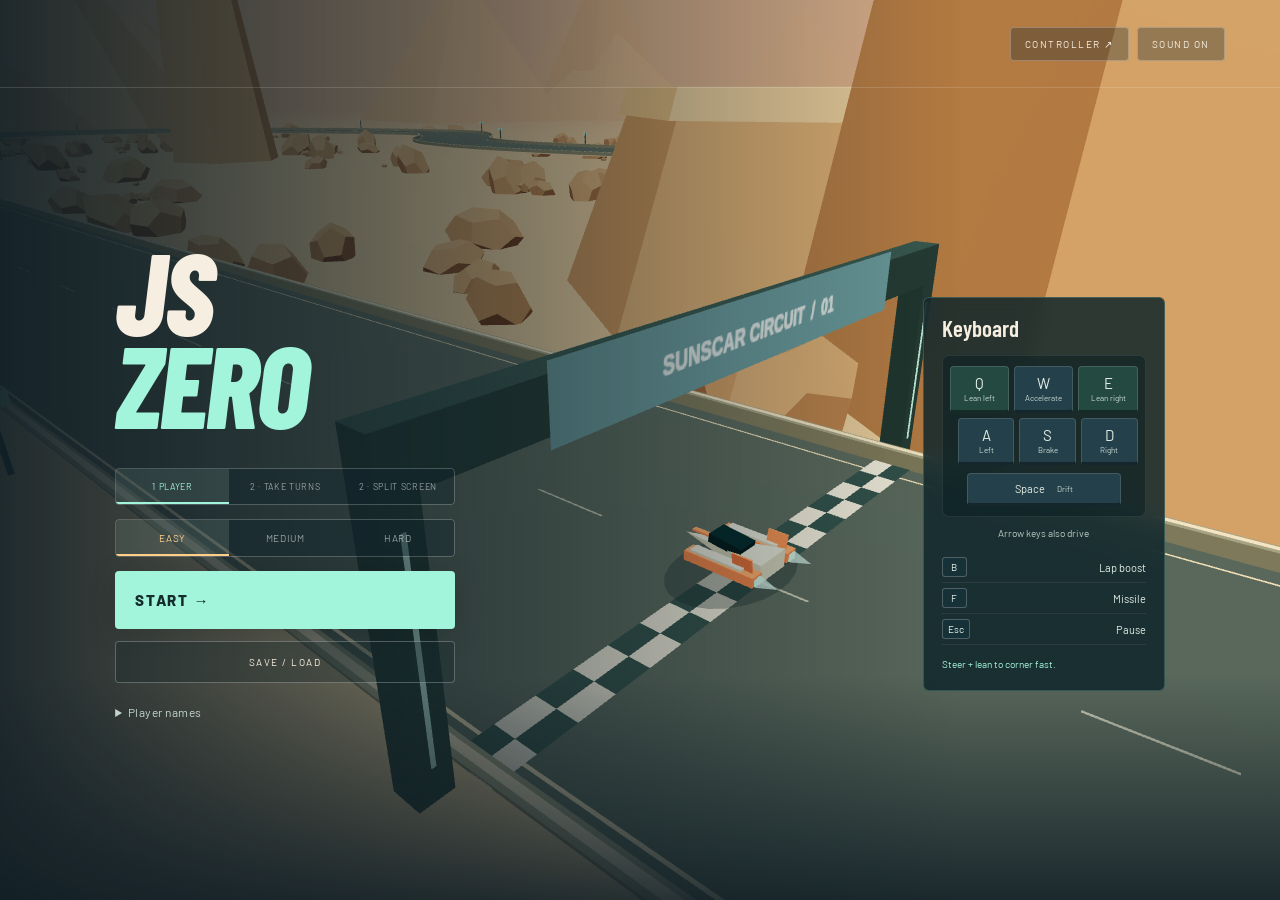
==== commit 9e7c1c1f: "Publish JS Zero game build" ====
--- a/index.html
+++ b/index.html
@@ -1,9 +1,9 @@
 <!doctype html>
 <html lang="en">
-<head><meta charset="UTF-8"><meta name="viewport" content="width=device-width, initial-scale=1.0"><meta name="theme-color" content="#142427"><title>JS Zero</title>  <script type="module" crossorigin src="./assets/game-cUqVZ3e6.js"></script>
-  <link rel="modulepreload" crossorigin href="./assets/controllers-GZuwYbAa.js">
-  <link rel="modulepreload" crossorigin href="./assets/three-qPNbMlDC.js">
-  <link rel="stylesheet" crossorigin href="./assets/controllers-CHe7OawT.css">
+<head><meta charset="UTF-8"><meta name="viewport" content="width=device-width, initial-scale=1.0"><meta name="theme-color" content="#142427"><title>JS Zero</title>  <script type="module" crossorigin src="./assets/game-DAZKNezd.js"></script>
+  <link rel="modulepreload" crossorigin href="./assets/controllers-DIOa_5-B.js">
+  <link rel="modulepreload" crossorigin href="./assets/three-DtqWZ-eA.js">
+  <link rel="stylesheet" crossorigin href="./assets/controllers-Cf6XSHxe.css">
 </head>
 <body>
   <div id="game"></div><div id="vignette"></div><div id="damage-flash"></div>
@@ -11,7 +11,12 @@
   <main>
     <section id="menu" class="title-screen">
       <div class="title-content"><h1>JS<br><span>ZERO</span></h1>
-      <div class="mode-switch" role="group" aria-label="Number of players"><button data-players="1" class="selected" aria-pressed="true">1 PLAYER</button><button data-players="2" aria-pressed="false">2 PLAYERS</button></div>
+      <div class="mode-switch" role="group" aria-label="Number of players"><button data-players="1" class="selected" aria-pressed="true">1 PLAYER</button><button data-players="2" aria-pressed="false">2 · TAKE TURNS</button><button data-players="split" aria-pressed="false">2 · SPLIT SCREEN</button></div>
+      <div id="split-setup" hidden>
+        <label>P1 · TOP<select id="input-p1" aria-label="Player 1 input"><option value="keyboard">Keyboard</option></select></label>
+        <label>P2 · BOTTOM<select id="input-p2" aria-label="Player 2 input"><option value="pad:0">Controller 1 · connect & press a button</option></select></label>
+        <p id="input-status" role="status"></p>
+      </div>
       <div class="mode-switch difficulty-switch" role="group" aria-label="Difficulty"><button data-difficulty="easy" aria-pressed="true" title="Lighter damage, slower rivals">EASY</button><button data-difficulty="medium" aria-pressed="false" title="Original damage and rival speed">MEDIUM</button><button data-difficulty="hard" aria-pressed="false" title="Original damage, faster and steadier rivals">HARD</button></div>
       <button id="start" class="primary">START →</button><button id="menu-saves" class="icon-button">SAVE / LOAD</button><p id="menu-status" role="status" aria-live="polite"></p><p id="setup-note" hidden></p>
       <details class="play-options"><summary>Player names</summary><div id="names"><label>PLAYER 1<input id="name1" maxlength="18" value="Player 1" aria-label="Player 1 name"></label><label>PLAYER 2<input id="name2" maxlength="18" value="Player 2" aria-label="Player 2 name"></label></div><p>2 players take turns.</p></details></div>
@@ -39,6 +44,10 @@
       <p id="journey-status" role="status" aria-live="polite"></p>
     </section>
     <section id="hud" hidden aria-label="Race dashboard"><div class="hud-top"><div class="pilot-panel"><div class="eyebrow" id="pilot">PLAYER 1 / SOLO RUN</div><div class="hull-label">HULL INTEGRITY <strong><span id="hp">100</span><small> HP</small></strong></div><div class="hp-track"><div id="hp-fill"></div></div></div><div class="race-place"><div class="position-panel"><span class="eyebrow">POSITION</span><strong><span id="position">8</span><small> / <span id="field-size">8</span></small></strong></div><div class="lap-panel"><span class="eyebrow">LAP</span><strong><span id="lap">01</span><small> / 03</small></strong></div></div><div class="time-panel"><span class="eyebrow">RACE TIME</span><strong id="time">00:00.00</strong><small>BEST LAP <span id="best-lap">— —</span></small></div></div><div id="race-message" role="status"></div><div id="countdown"></div><div id="launch-hint" role="status"></div><div class="hud-bottom"><div class="map-panel"><canvas id="minimap" width="240" height="190" aria-label="Track map"></canvas><span><span id="map-course">SUNSCAR CIRCUIT</span> <b id="map-number">01—01</b></span></div><div id="lean-status" hidden role="status"></div><div id="drift-meter" hidden><span id="drift-label">DRIFT</span><div class="drift-track"><div id="drift-fill"></div></div></div><div class="race-hints"><span><kbd>WASD</kbd> / <kbd>ARROWS</kbd> DRIVE</span><span><kbd>Q</kbd><kbd>E</kbd> LEAN</span><span><kbd>SPACE</kbd> DRIFT</span><span><kbd>B</kbd> BOOST</span><span><kbd>F</kbd> MISSILE</span><span><kbd>ESC</kbd> PAUSE</span></div><div class="speed-panel"><div id="missile-panel"><span>F · MISSILE</span><b id="missile-count">1</b></div><div id="boost-panel"><span id="boost-label">FINISH A LAP TO CHARGE</span><b><span id="boost-count">0</span> × BOOST</b><div class="boost-track"><div id="boost-gauge"></div></div></div><div id="momentum" hidden></div><div id="surface">ANTI-GRAV ONLINE</div><strong id="speed">000</strong><span>KM/H</span><div id="speed-line"></div></div></div></section>
+    <section id="split-hud" hidden aria-label="Split-screen dashboards">
+      <div class="split-dashboard" id="split-p1"><div class="split-stats"><strong class="split-name"></strong><span class="split-place"></span><span class="split-lap"></span><span class="split-hp"></span></div><div class="split-notice" role="status"></div><div class="split-bottom"><span class="split-equipment"></span><strong class="split-speed"></strong></div></div>
+      <div class="split-dashboard" id="split-p2"><div class="split-stats"><strong class="split-name"></strong><span class="split-place"></span><span class="split-lap"></span><span class="split-hp"></span></div><div class="split-notice" role="status"></div><div class="split-bottom"><span class="split-equipment"></span><strong class="split-speed"></strong></div></div>
+    </section>
     <section id="overlay" class="overlay" hidden><div class="dialog"><div class="eyebrow" id="result-eyebrow">RUN COMPLETE</div><h2 id="result-title">Course cleared.</h2><p id="result-copy"></p><div id="result-stats"></div><button id="continue" class="primary">RACE AGAIN <span>↗</span></button><button id="menu-button" class="secondary">BACK TO GARAGE</button></div></section>
     <div id="touch-controls" hidden><button data-control="left" aria-label="Steer left">◀</button><button data-control="right" aria-label="Steer right">▶</button><button data-control="leanLeft" aria-label="Lean left">LEAN ◀</button><button data-control="leanRight" aria-label="Lean right">LEAN ▶</button><button data-control="drift">DRIFT</button><button data-control="brake">BRAKE</button><button id="touch-boost" data-control="boost">B BOOST</button><button id="touch-fire" data-control="fire">MISSILE</button><button data-control="throttle">GO</button></div>
   </main>
--- a/assets/controllers-Cf6XSHxe.css
+++ b/assets/controllers-Cf6XSHxe.css
@@ -0,0 +1 @@
+@import"https://fonts.googleapis.com/css2?family=Barlow+Condensed:wght@500;600;700;800;900&family=Barlow:wght@400;500;600;700;800&display=swap";:root{font-family:Barlow,Arial,sans-serif;color:#f6eee0;background:#142427;font-synthesis:none;--mint:#a2f4da;--orange:#ffb46d;--line:#ffffff24}*{box-sizing:border-box}body{margin:0;overflow:hidden}button,input{font:inherit}button{cursor:pointer}button:focus-visible,input:focus-visible{outline:2px solid var(--mint);outline-offset:5px}button{color:inherit}button:disabled{opacity:.5;cursor:default}[hidden]{display:none!important}#game,#game canvas,#vignette,#damage-flash{position:fixed;inset:0;width:100%;height:100%}#vignette{pointer-events:none;background:linear-gradient(90deg,#101e25ed 0%,#101e2585 37%,transparent 75%),linear-gradient(0deg,#101e25d9,transparent 25%);transition:opacity .5s}body.racing #vignette{opacity:.2}#damage-flash{pointer-events:none;background:#ff391d;opacity:0;z-index:4}header{position:fixed;top:0;left:0;right:0;height:88px;padding:0 4.3%;display:flex;align-items:center;justify-content:space-between;z-index:10;border-bottom:1px solid var(--line)}.wordmark{text-decoration:none;color:#fff;font-size:20px;font-weight:800;letter-spacing:2px;display:flex;align-items:center;gap:6px}.wordmark>span:not(.brand-icon){font-weight:400}.brand-icon{color:var(--mint);font-size:38px;margin-right:9px}.edition{font-size:10px;font-weight:600;letter-spacing:2px;color:#e5e0ceab;display:flex;gap:16px;align-items:center}.edition i{width:4px;height:4px;background:var(--mint);border-radius:100%}.icon-button{background:#17292b55;border:1px solid #ffffff40;font-size:10px;letter-spacing:1.5px;padding:10px 14px;border-radius:4px}.screen{position:absolute;inset:88px 0 0;padding:6vh 5% 110px;display:flex;justify-content:space-between;align-items:center;gap:50px}.intro{max-width:650px}.eyebrow{font-size:10px;font-weight:700;letter-spacing:2.3px;color:var(--mint);display:flex;align-items:center;gap:10px}.live-dot{height:6px;width:6px;border-radius:50%;background:var(--mint);box-shadow:0 0 12px #a2f4da88}h1{font-family:Barlow Condensed,Impact,sans-serif;font-size:clamp(62px,6.7vw,104px);line-height:.94;text-transform:uppercase;font-weight:800;letter-spacing:-1px;margin:24px 0 20px}p{line-height:1.6}.intro-copy{color:#e3e6dfb0;font-size:16px;margin:0 0 26px}.course-info{display:flex;gap:30px;padding-bottom:24px}.course-info>span{font-size:9px;letter-spacing:1.5px;color:#dce5e19c;display:flex;align-items:baseline;gap:8px}.course-info b{font-family:Barlow Condensed,Impact,sans-serif;font-size:28px;color:#fff;font-weight:600;letter-spacing:0}.race-setup{max-width:410px;border-top:1px solid var(--line);padding-top:20px}.setup-label{font-size:9px;color:#c6d3cf;letter-spacing:1.8px;margin-bottom:12px}.mode-switch{display:flex;border:1px solid #ffffff35;border-radius:4px;overflow:hidden;margin-bottom:12px}.mode-switch button{flex:1;border:0;background:#10242e66;font-size:10px;letter-spacing:.7px;padding:12px 8px;color:#ffffff8c}.mode-switch button.selected{background:#b4e4d31c;color:var(--mint);box-shadow:inset 0 -2px var(--mint)}.primary{border:0;border-radius:4px;display:flex;align-items:center;justify-content:space-between;width:100%;background:var(--mint);color:#142c2b;font-weight:800;font-size:12px;letter-spacing:1.7px;padding:18px 20px;box-shadow:0 5px 30px #0002;transition:background .15s,transform .15s}.primary:hover{background:#c5ffe9;transform:translateY(-2px)}.primary span{font-size:23px;line-height:16px}.setup-note{font-size:11px;color:#c7d3c7a1;margin-top:11px}.controls{display:flex;gap:20px;margin-top:26px;color:#d9e1d8b0;font-size:9px;letter-spacing:.5px}.controls>span{display:flex;gap:4px;align-items:center}kbd{display:inline-flex;align-items:center;justify-content:center;padding:3px 5px;min-width:20px;border:1px solid #ffffff3a;border-radius:3px;font-family:inherit;font-size:10px;color:#e3eee6;background:#13232c66}.course-card{align-self:flex-end;width:290px;flex-shrink:0;background:#14292ce8;-webkit-backdrop-filter:blur(16px);backdrop-filter:blur(16px);padding:25px;border:1px solid #d5ece42b;border-top:2px solid var(--mint);border-radius:5px;margin-bottom:12px}.course-card .eyebrow{font-size:8px;letter-spacing:1.2px;justify-content:space-between}.course-card .eyebrow span{color:#97a8a5}h2{font-family:Barlow Condensed,Impact,sans-serif;font-weight:600;font-size:36px;line-height:1.05;margin:17px 0 6px}.course-card p{font-size:12px;color:#a4b5af;margin:0}.course-tags{display:flex;gap:7px;margin:17px 0 24px}.course-tags span{font-size:8px;letter-spacing:1.5px;border:1px solid #ffffff2b;padding:5px 7px;color:#bbccc4;border-radius:3px}.course-rule{display:flex;gap:12px;align-items:center;margin:18px 0}.course-rule b{display:block;font-size:12px;font-weight:600}.course-rule small{display:block;font-size:10px;color:#a4b5af;margin-top:5px}.swatch{width:25px;height:25px;border-radius:3px;flex-shrink:0;transform:skewY(-12deg)}.swatch.boost{background:repeating-linear-gradient(0deg,#a2f4da 0 4px,#3b7c7220 4px 8px)}.swatch.rough{background:repeating-linear-gradient(45deg,#ca975d 0 2px,#977144 2px 6px)}.swatch.wall{border-top:5px solid #ffc393;background:#d3785544;border-bottom:5px solid #d37855}.record{border-top:1px solid var(--line);padding-top:20px;margin-top:24px;display:flex;justify-content:space-between;align-items:center;font-size:8px;letter-spacing:1px;color:#9fb4aa}.record strong{color:#e5ebdc;font-size:17px;font-variant-numeric:tabular-nums;font-weight:500}footer{position:absolute;bottom:24px;left:5%;right:5%;border-top:1px solid var(--line);padding-top:20px;display:flex;align-items:center;gap:25px;justify-content:space-between;font-size:8px;letter-spacing:1px;color:#e0e5d781}.worlds{display:flex;gap:18px}.worlds span{opacity:.48}.worlds .current{color:var(--mint);opacity:1}.future-note{font-size:7px;max-width:75px;line-height:1.6}#names{display:flex;gap:10px;margin-bottom:12px}#names label{width:50%;font-size:8px;letter-spacing:1px;color:#a5bbb2}input{width:100%;background:#0f252a;border:1px solid #ffffff30;border-radius:3px;padding:8px;color:#fff;font-size:12px;margin-top:5px}.hud-top{position:absolute;top:116px;left:4.3%;right:4.3%;display:flex;justify-content:space-between;align-items:flex-start;gap:35px}.pilot-panel{width:260px;padding:18px;background:#112c30bb;border:1px solid #ffffff25;border-radius:4px}.hull-label{display:flex;align-items:center;justify-content:space-between;font-size:9px;letter-spacing:1px;margin:14px 0 9px}.hull-label strong{font-size:24px;font-weight:600}.hull-label small{font-size:10px;color:#bfd4c3}.hp-track{background:#ffffff20;height:5px}.hp-track>div{background:var(--mint);height:100%;width:100%;transition:width .1s}.lap-panel{position:absolute;left:50%;transform:translate(-50%);text-align:center;text-shadow:0 2px 20px #112c30}.lap-panel .eyebrow{justify-content:center}.lap-panel strong{display:block;font-family:Barlow Condensed,Impact,sans-serif;font-size:64px;line-height:1.1;font-weight:600}.lap-panel small{font-size:26px;color:#ebeee6b0}.time-panel{text-align:right;text-shadow:0 2px 15px #000}.time-panel .eyebrow{justify-content:flex-end}.time-panel strong{font-family:Barlow Condensed,Impact,sans-serif;font-size:40px;font-weight:500;display:block;font-variant-numeric:tabular-nums}.time-panel>small{font-size:9px;letter-spacing:1px;color:#d3dfd4}.time-panel>small span{margin-left:12px}#countdown{position:absolute;top:40%;width:100%;text-align:center;font-family:Barlow Condensed,Impact,sans-serif;font-weight:800;font-size:110px;color:var(--mint);text-shadow:0 4px 40px #0008}#race-message{position:absolute;top:30%;width:100%;text-align:center;font-weight:700;font-size:14px;letter-spacing:3px;text-shadow:0 2px 12px #000}.hud-bottom{position:absolute;bottom:30px;left:4.3%;right:4.3%;display:flex;justify-content:space-between;align-items:flex-end}.map-panel{width:204px;background:#14292ca8;border:1px solid #ffffff25;border-radius:4px;padding:10px}#minimap{width:180px;height:142px}.map-panel>span{display:flex;justify-content:space-between;font-size:8px;letter-spacing:.7px;color:#c7d9ca}.map-panel b{color:var(--mint);font-weight:500}.race-hints{display:flex;gap:20px;font-size:8px;letter-spacing:1px;opacity:.75}.speed-panel{text-align:right;width:190px}.speed-panel>div:first-child{font-size:9px;letter-spacing:2px;color:var(--mint);margin-bottom:3px}.speed-panel strong{font-family:Barlow Condensed,Impact,sans-serif;font-size:94px;font-weight:600;line-height:1;letter-spacing:-2px;font-variant-numeric:tabular-nums;text-shadow:0 4px 24px #10202055}.speed-panel>span{font-size:10px;letter-spacing:1px;margin-left:9px}#speed-line{height:4px;background:var(--mint);width:0;margin-top:10px;margin-left:auto}.overlay{position:absolute;inset:88px 0 0;background:#0c1c25a0;-webkit-backdrop-filter:blur(9px);backdrop-filter:blur(9px);display:flex;align-items:center;justify-content:center;z-index:6}.dialog{width:460px;max-width:90vw;background:#152d30f5;border:1px solid #b3d4c333;border-top:3px solid var(--mint);border-radius:6px;padding:36px}.dialog h2{font-size:62px;margin:20px 0}.dialog p{font-size:14px;color:#b7cdc1}.secondary{background:transparent;border:0;color:#b7cdc1;letter-spacing:1.6px;font-size:10px;width:100%;padding:18px 0 0}#result-stats{display:flex;justify-content:space-between;border-top:1px solid var(--line);padding:18px 0;margin:20px 0 8px}#result-stats small{font-size:9px;color:#a9c7b8;letter-spacing:1px}#result-stats strong{display:block;font-family:Barlow Condensed,Impact,sans-serif;font-size:30px;font-weight:500;margin-top:5px}#touch-controls{position:absolute;bottom:10px;left:10px;right:10px;display:flex;gap:10px;z-index:5}#touch-controls button{touch-action:none;-webkit-user-select:none;user-select:none;background:#122c31c9;border:1px solid #d5ffe970;border-radius:8px;padding:20px;color:var(--mint)}#touch-controls button:nth-child(3){margin-left:auto}@media(max-height:800px)and (min-width:851px){.screen{padding-top:24px;padding-bottom:82px}h1{font-size:85px;margin:18px 0}.intro-copy{margin-bottom:14px}.course-info{padding-bottom:15px}.race-setup{padding-top:14px}.controls{margin-top:18px}.course-card{padding:20px}.course-rule{margin:14px 0}.course-tags{margin-bottom:16px}footer{bottom:18px;padding-top:14px}}@media(max-width:1100px){.edition{display:none}.course-card{width:260px}.screen{gap:20px}footer>span:first-child{display:none}.controls{gap:12px}.race-hints{display:none}}@media(max-width:850px){header{height:65px;padding:0 5%}.wordmark{font-size:15px}.brand-icon{font-size:30px}.screen{inset:65px 0 0;padding:28px 6% 65px;align-items:center}.intro{max-width:500px}h1{font-size:clamp(58px,10vw,90px)}.course-card{display:none}footer{bottom:15px;padding-top:12px}.worlds{gap:12px;font-size:7px}.future-note{display:none}.hud-top{top:85px}.pilot-panel{width:190px;padding:12px}.pilot-panel .eyebrow{font-size:8px}.time-panel strong{font-size:30px}.lap-panel strong{font-size:48px}.hud-bottom{bottom:95px}.map-panel{width:150px}#minimap{width:128px;height:100px}.map-panel>span{font-size:6px}.speed-panel strong{font-size:65px}.speed-panel{width:155px}.overlay{inset:65px 0 0}}@media(max-height:650px){.screen{overflow:auto;align-items:flex-start;padding-bottom:70px}.intro .eyebrow{font-size:8px}h1{font-size:60px;margin:12px 0}.intro-copy{margin-bottom:12px}.course-info{padding-bottom:12px}.course-info b{font-size:22px}.race-setup{padding-top:10px}.controls{margin-top:15px}footer{display:none}.course-card{display:none}.hud-top{top:75px}.hud-bottom{bottom:18px}.map-panel{width:145px}#minimap{width:120px;height:95px}.dialog{padding:22px}.dialog h2{font-size:46px;margin:12px 0}#result-stats{margin-top:10px;padding:12px 0}}#drift-meter{position:absolute;left:50%;bottom:50px;transform:translate(-50%);width:240px;text-align:center;padding:12px;background:#152d30d9;border:1px solid #ffce8955;border-radius:4px}#drift-label{font-size:9px;letter-spacing:1px;color:#ffce89}.drift-track{height:4px;background:#ffffff25;margin-top:9px}#drift-fill{height:100%;width:0;background:#ffce89}.controls{flex-wrap:wrap;row-gap:8px}#touch-controls button{padding:16px 13px}@media(max-width:600px){#drift-meter{bottom:165px;width:210px}}#lean-status{position:absolute;left:50%;bottom:120px;transform:translate(-50%);padding:9px 14px;background:#152d30df;border:1px solid #a2f4da70;border-radius:4px;color:var(--mint);font-size:10px;letter-spacing:1.5px;white-space:nowrap}@media(max-width:600px){#lean-status{bottom:235px}#touch-controls{display:grid;grid-template-columns:repeat(7,minmax(0,1fr));gap:5px}#touch-controls button{font-size:9px;padding:14px 2px;margin:0;min-width:0}}.race-place{position:absolute;left:50%;transform:translate(-50%);display:flex;align-items:center;gap:28px;text-shadow:0 2px 18px #102428}.race-place .eyebrow{justify-content:center}.position-panel{text-align:center}.position-panel strong{display:block;font-family:Barlow Condensed,Impact,sans-serif;font-size:84px;line-height:1;color:#a2f4da}.position-panel small{font-size:27px;color:#f6eee0}.race-place .lap-panel{position:static;transform:none}.race-place .lap-panel strong{font-size:43px}.race-place .lap-panel small{font-size:20px}#boost-panel{margin-bottom:20px;padding:12px;background:#182635e6;border:1px solid #c99eff65;border-radius:4px;text-align:left}#boost-panel.active{border-color:#e0b8ff;box-shadow:0 0 20px #aa70ff45}#boost-label{display:block;font-size:8px;letter-spacing:1px;color:#dfc7ff}#boost-panel b{display:block;font-size:14px;font-weight:600;color:#dfc7ff;margin-top:6px}.boost-track{height:4px;background:#ffffff20;margin-top:9px}#boost-gauge{height:100%;width:0;background:#c79fff}#surface{font-size:9px;letter-spacing:2px;color:var(--mint);margin-bottom:3px}.race-hints{gap:12px}@media(max-width:850px){.race-place{gap:16px}.position-panel strong{font-size:58px}.race-place .lap-panel strong{font-size:32px}.position-panel small{font-size:20px}#boost-panel{padding:9px;margin-bottom:12px}#boost-label{font-size:7px}}@media(max-width:600px){.hud-top{top:78px;gap:8px}.pilot-panel{width:140px;padding:8px}.pilot-panel .eyebrow{font-size:6px;letter-spacing:.7px}.hull-label{font-size:7px}.race-place{left:50%;top:84px;gap:14px}.position-panel strong{font-size:54px}.time-panel strong{font-size:27px}#race-message{top:35%;font-size:10px;letter-spacing:1px}#touch-controls{grid-template-columns:repeat(4,minmax(0,1fr));gap:5px}.hud-bottom{bottom:120px}#lean-status{bottom:250px}#drift-meter{bottom:180px}}@media(max-width:600px){#touch-controls button:nth-child(3){margin-left:0}}.header-actions{display:flex;gap:8px;align-items:center}.header-actions a{text-decoration:none;color:inherit}.course-picker{display:block;font-size:9px;letter-spacing:1.4px;color:var(--mint);margin-bottom:14px}select{display:block;width:100%;padding:10px;margin-top:7px;background:#132d31;color:#f6eee0;border:1px solid #ffffff50;border-radius:4px;font:inherit;font-size:12px}.controller-lab{overflow:auto;background:radial-gradient(ellipse at top,#284c4b,#122428);min-height:100vh}.controller-overlay{padding:35px 18px}.controller-dialog{max-width:720px;margin:auto;padding:30px;background:#152d30;border:1px solid #ffffff30;border-top:3px solid var(--mint);border-radius:8px}.controller-dialog h2{margin:15px 0;font-size:42px}.controller-dialog p{font-size:13px;color:#bed4ca}.controller-dialog label{font-size:12px}.controller-live{white-space:pre-wrap;overflow-wrap:anywhere;padding:16px;background:#0a2024;border-radius:4px;margin:18px 0;font:12px/1.9 monospace;color:#a2f4da}.controller-actions{display:flex;gap:12px;align-items:center;flex-wrap:wrap}.controller-actions button{width:auto}.controller-actions .secondary{padding:12px}.controller-dialog a{text-decoration:none}#mapping-prompt{min-height:42px;color:#ffcc92;font-weight:600}#mapping-summary{display:grid;grid-template-columns:repeat(3,1fr);gap:8px;margin:20px 0}#mapping-summary div{font-size:11px;padding:12px;background:#10262a;border:1px solid #ffffff15;border-radius:4px}#mapping-summary .input-active{background:#a2f4da;color:#10262a}@media(max-width:600px){#mapping-summary{grid-template-columns:repeat(2,1fr)}.header-actions{gap:5px}.header-actions .icon-button{font-size:8px;padding:9px}.controller-dialog{padding:18px}}@media(max-height:800px)and (min-width:851px){h1{font-size:72px}.screen{padding-top:15px}.course-picker{margin-bottom:10px}.course-info{padding-bottom:10px}.controls{margin-top:12px}}@media(min-width:851px)and (max-height:800px){.screen{align-items:flex-start;padding-top:24px}h1{font-size:64px;margin:14px 0}.intro-copy{margin-bottom:10px}.course-info{padding-bottom:8px}.race-setup{padding-top:10px}.mode-switch,#names{margin-bottom:9px}.setup-note{margin-top:8px}.controls{margin-top:10px}.course-picker{margin-bottom:9px}}.title-screen{position:absolute;inset:88px 0 0;display:flex;align-items:center;padding:30px 9%;overflow:auto}.title-content{width:340px;max-width:100%;padding-bottom:25px}.title-content h1{font-size:clamp(88px,9vw,148px);font-style:italic;line-height:.81;letter-spacing:-3px;margin:0 0 38px}.title-content h1 span{color:var(--mint)}.title-content .mode-switch{margin-bottom:14px}.title-content .primary{font-size:15px;padding:20px}.play-options{margin-top:22px;color:#c2d6cd;font-size:12px}.play-options summary{cursor:pointer;letter-spacing:.5px}.play-options p{font-size:12px}.play-options #names{margin-top:18px}.title-content #names label{width:100%}body:not(.racing) header .wordmark{visibility:hidden}.title-screen .setup-note{display:none}#world-guide{position:absolute;inset:88px 0 0;overflow:auto;background:#1d3436f5;padding:24px 6% 26px;--world:#efba78;--land:#846b4d;--map:#b09268;color:#f8f1df}#world-guide[data-theme=cavern]{--world:#c5a2ff;--land:#4d435c;--map:#514765;background:#161b2bf5}#world-guide[data-theme=ocean]{--world:#83e7e6;--land:#347c84;--map:#326776;background:#103346f5}#world-tabs{display:flex;justify-content:center;gap:10px}#world-tabs button{padding:10px 16px;background:none;border:1px solid #ffffff25;border-radius:30px;color:#c1cfc9;font-size:11px;letter-spacing:.6px}#world-tabs button.selected{border-color:var(--world);color:var(--world);background:#ffffff09}#world-tabs .future-world:not(.selected){opacity:.5}.guide-heading{text-align:center;margin:22px auto 10px}.guide-heading>span{font-size:10px;letter-spacing:2px;color:var(--world)}.guide-heading h2{font-size:44px;margin:7px 0 12px}.guide-heading #guide-pilot{color:#f8f1df;letter-spacing:1px}.journey-map{position:relative;max-width:1000px;height:360px;margin:auto;border:1px solid #ffffff15;border-radius:28px;overflow:hidden;background:var(--map);box-shadow:0 30px 65px #0003,inset 0 0 80px #0002}.journey-land{position:absolute;width:100%;height:100%;color:#fff2cf}.land-ridge{fill:none;stroke:var(--land);stroke-width:25;opacity:.4}.journey-road{fill:none;stroke:#fff5d7;stroke-width:5;stroke-linecap:round;stroke-dasharray:2 14;opacity:.65}.map-decoration{fill:var(--land);opacity:.7}#track-nodes{position:absolute;inset:0}.track-node{position:absolute;width:22%;border:1px solid #ffffff20;border-radius:14px;background:#172929d9;padding:13px 12px 15px;transform:translate(-50%,-50%);color:#f7f5e9;box-shadow:0 12px 20px #0003}.track-node.node-0{left:17%;top:61%}.track-node.node-1{left:50%;top:40%}.track-node.node-2{left:83%;top:60%}.track-node svg{width:100%;height:95px;display:block;margin:5px auto}.track-node path{fill:none;stroke:var(--world);stroke-width:6;stroke-linecap:round;stroke-linejoin:round}.track-node strong{display:block;font-family:Barlow Condensed,Impact,sans-serif;font-size:24px;font-weight:600}.track-node small{display:block;font-size:8px;letter-spacing:1.2px;margin-top:7px;color:#d6e1d7}.track-node.current{border:2px solid var(--world);box-shadow:0 0 0 6px #ffffff0c,0 15px 30px #0005}.node-number{display:grid;place-items:center;width:26px;height:26px;margin:-27px auto 0;border-radius:50%;background:var(--world);color:#243033;font-weight:800}.track-node.locked{opacity:1;background:#434b4cf2;color:#b9c0bd;box-shadow:none;cursor:default}.track-node.locked path{stroke:#949f9a}.track-node.locked .node-number{background:#727f7b;color:#c2cbc7}.track-node.locked small{color:#a7b1ad}.track-node.cleared:not(.current){border-color:#9de4c08c}.guide-actions{display:flex;max-width:1000px;margin:20px auto 0;align-items:center;justify-content:space-between;gap:20px}.guide-actions .primary{width:240px;background:var(--world)}.guide-actions .secondary{width:auto;padding:14px 0;color:#dce6df}@media(max-width:850px){.title-screen{inset:65px 0 0;padding:30px 8%}#world-guide{inset:65px 0 0;padding:22px 4%}.guide-heading h2{font-size:38px}.journey-map{height:340px}.track-node{width:28%;padding:12px 8px}.track-node strong{font-size:20px}.track-node svg{height:85px}.track-node.node-0{left:16%;top:64%}.track-node.node-2{left:84%;top:64%}#world-tabs button{font-size:9px;padding:10px}.guide-heading{margin-top:20px}}@media(max-width:520px){#world-tabs{gap:5px}#world-tabs button{font-size:8px;padding:9px 7px}.journey-map{height:350px}.track-node{width:29%;padding:12px 5px}.track-node strong{font-size:17px}.track-node svg{height:65px}.track-node small{font-size:7px;letter-spacing:.5px}.guide-heading h2{font-size:32px}.guide-actions .primary{width:180px}.title-content h1{font-size:105px}}@media(max-height:700px){.title-content h1{font-size:94px;margin-bottom:24px}.title-screen{align-items:flex-start;padding-top:28px}.guide-heading{margin:12px auto 6px}.guide-heading h2{font-size:34px;margin:5px 0}.journey-map{height:290px}.guide-actions{margin-top:12px}.track-node svg{height:70px}}#momentum{font-size:10px;letter-spacing:1px;color:#ffcf89;margin-bottom:7px}.difficulty-switch button.selected{color:#ffcf89;box-shadow:inset 0 -2px #ffcf89}#world-tabs{flex-wrap:wrap}#world-guide[data-theme=fire]{--world:#ffb06e;--land:#6f3c41;--map:#924a3d;background:#321c2bf5}#world-guide[data-theme=ice]{--world:#b8eeff;--land:#4c859f;--map:#77aabc;background:#243e54f5}#world-guide[data-theme=city]{--world:#e5a9ff;--land:#434170;--map:#4d4974;background:#19172ef5}#track-nodes[data-count="5"] .track-node{width:17%;padding:12px 7px}#track-nodes[data-count="5"] .track-node strong{font-size:20px}#track-nodes[data-count="5"] .track-node svg{height:82px}#track-nodes[data-count="5"] .node-0{left:11%;top:61%}#track-nodes[data-count="5"] .node-1{left:30.5%;top:40%}#track-nodes[data-count="5"] .node-2{left:50%;top:61%}#track-nodes[data-count="5"] .node-3{left:69.5%;top:40%}#track-nodes[data-count="5"] .node-4{left:89%;top:61%}@media(max-width:650px){.journey-map:has([data-count="5"]){height:480px}#track-nodes[data-count="5"] .track-node{width:28%}#track-nodes[data-count="5"] .node-0{left:17%;top:29%}#track-nodes[data-count="5"] .node-1{left:50%;top:24%}#track-nodes[data-count="5"] .node-2{left:83%;top:29%}#track-nodes[data-count="5"] .node-3{left:33%;top:74%}#track-nodes[data-count="5"] .node-4{left:67%;top:74%}}#missile-panel{display:flex;justify-content:space-between;align-items:center;gap:18px;padding:8px 10px;margin-bottom:8px;background:#ffb87918;border:1px solid #ffb87955;color:#ffd6a9;font-size:10px;letter-spacing:1px}#missile-count{font-size:20px}#missile-panel.empty{opacity:.45}.pilot-panel[data-warning="1"] .hull-label{color:#ff9a85}.pilot-panel[data-warning="2"] .hull-label{color:#ff6049;text-shadow:0 0 10px #ff301a88}#journey-status{max-width:1000px;margin:8px auto;color:var(--mint);font-size:12px;min-height:1em}.save-menu{width:660px;max-width:calc(100vw - 32px);max-height:calc(100dvh - 32px);overflow:auto;background:#14292d;color:#f6eee0;border:1px solid #a2f4da55;border-top:3px solid var(--mint);border-radius:8px;padding:28px;box-shadow:0 24px 100px #0008}.save-menu::backdrop{background:#081b26bb;-webkit-backdrop-filter:blur(8px);backdrop-filter:blur(8px)}.save-heading{display:flex;align-items:center;justify-content:space-between;gap:20px}.save-heading h2{margin:0;font-size:36px}.save-heading button{flex-shrink:0}.save-current{margin:14px 0 20px;color:#b7cdc1;font-size:13px}.save-current-row{display:flex;align-items:center;justify-content:space-between;gap:14px;margin:14px 0 20px}.save-current-row .save-current{margin:0}.save-current-row button{flex-shrink:0}.save-menu .save-danger{color:#ffb49b;border-color:#ffb49b66}.save-confirm>div{flex-wrap:wrap}.save-slot{display:flex;justify-content:space-between;align-items:center;gap:20px;padding:18px 0;border-top:1px solid var(--line)}.save-slot h3{font-size:17px;margin:8px 0 4px;font-weight:600}.save-slot p{font-size:13px;margin:0 0 5px;color:#dae5df}.save-slot small{font-size:11px;color:#aac1b7}.save-slot-actions{display:flex;gap:8px;flex-shrink:0}.save-slot-actions button:first-child{color:var(--mint);border-color:#a2f4da66}.save-slot-actions button:disabled{opacity:.3}.save-confirm{padding:14px;background:#ffffff09;border:1px solid #ffb46d66;border-radius:4px}.save-confirm p{margin:0 0 12px;font-size:13px}.save-confirm>div{display:flex;gap:12px}.save-confirm [data-confirm]{color:var(--orange)}.save-status{font-size:13px;color:var(--mint);margin:14px 0;min-height:1.6em}.save-note{font-size:11px;color:#aac1b7;margin:0}@media(max-width:520px){.guide-actions{flex-wrap:wrap;gap:12px}.guide-actions .primary{width:100%}.save-menu{padding:20px}.save-heading{gap:10px}.save-heading h2{font-size:30px}.save-current-row{align-items:flex-start;flex-direction:column}.save-slot{align-items:flex-start;flex-direction:column;gap:12px}.save-slot-actions{align-self:flex-end}.save-slot h3{font-size:16px}}#menu-saves{width:100%;margin-top:12px;padding:14px}#menu-status{font-size:12px;color:var(--mint);margin:8px 0;min-height:0}#menu-status:empty{display:none}.save-slot{display:grid;grid-template-columns:minmax(0,1fr) 186px;gap:18px}.save-slot-actions{display:grid;grid-template-columns:1fr 1fr;gap:8px}.save-slot-actions button{padding:10px 8px;font-size:9px;letter-spacing:.6px}.save-naming{display:flex;gap:8px;align-items:center;margin-top:10px}.save-naming input{min-width:0;margin:0}.save-naming button{padding:9px;letter-spacing:.5px;font-size:9px}.save-slot .eyebrow{overflow-wrap:anywhere}#launch-hint{position:absolute;top:calc(40% + 116px);width:100%;text-align:center;font-size:12px;letter-spacing:1.5px;font-weight:700;color:#ffe2bb;text-shadow:0 2px 8px #000}#launch-hint.ready{color:var(--mint)}@media(max-width:600px){.save-slot{grid-template-columns:1fr}.save-slot-actions{grid-template-columns:repeat(4,1fr);align-self:auto}.save-naming{max-width:100%}}.title-screen{gap:clamp(40px,8vw,140px)}.title-content{flex-shrink:0}.keyboard-guide{flex-shrink:0;margin-left:auto;width:242px;max-width:100%;padding:18px;background:#10262bd9;border:1px solid #a2f4da33;border-radius:6px;-webkit-backdrop-filter:blur(10px);backdrop-filter:blur(10px)}.keyboard-guide h2{font-size:23px;margin:0 0 15px}.key-layout{padding:10px 7px;background:#091c2180;border:1px solid #ffffff15;border-radius:7px}.key-row{display:flex;gap:5px;margin-bottom:5px}.key-row:last-child{margin-bottom:0}.key-row.lower-row{padding-left:8px}.key-cap{display:flex;flex:1;flex-direction:column;align-items:center;justify-content:center;min-height:47px;border:1px solid #ffffff24;border-bottom:3px solid #0006;border-radius:4px;background:#24404a}.keyboard-guide .key-cap kbd{padding:0;background:none;border:0;font-size:15px}.key-cap small{font-size:8px;line-height:1.5;color:#cadbd3;white-space:nowrap}.key-cap.lean-key{background:#234940;color:var(--mint)}.key-cap.space-key{min-height:33px;margin:3px 17px 0;flex-direction:row;gap:12px}.keyboard-guide .space-key kbd{font-size:11px}.keyboard-guide .arrow-alternative{font-size:10px;color:#b4c6bf;text-align:center;margin:8px 0 11px}.keyboard-guide dl{margin:0}.keyboard-guide dl>div{display:flex;align-items:center;justify-content:space-between;padding:5px 0;border-bottom:1px solid #ffffff12}.keyboard-guide dt{display:flex;align-items:center}.keyboard-guide kbd{min-width:25px;padding:3px 5px;font-size:10px;background:#173138}.keyboard-guide dd{margin:0;font-size:11px;color:#e0ece5}.keyboard-guide .corner-tip{font-size:10px;line-height:1.5;margin:12px 0 0;color:var(--mint)}@media(max-width:900px){.title-screen{padding:28px 6%;gap:32px}.title-content{width:300px}}@media(max-width:650px){.title-screen{flex-direction:column;align-items:flex-start;gap:24px}.title-content{order:-1;width:100%;max-width:340px;margin:0 auto;padding-bottom:0}.title-content h1{font-size:90px;margin-bottom:25px}.keyboard-guide{width:242px;margin:0 auto 28px}}#split-setup{margin:12px 0 16px}#split-setup label{display:block;font-size:10px;letter-spacing:1px;margin:10px 0;color:#a2f4da}#split-setup label:nth-child(2){color:#77baff}#split-setup select{display:block;width:100%;margin-top:6px;background:#173138;color:#ecf4ef;border:1px solid #ffffff40;padding:9px;font:12px Arial}#input-status{font-size:11px;color:#ffd1a1;line-height:1.5;margin:6px 0}.mode-switch [data-players]{font-size:9px;padding:12px 5px}#split-hud{position:absolute;inset:0;pointer-events:none}.split-dashboard{position:absolute;left:0;right:0;height:50%;color:#a2f4da}.split-dashboard:nth-child(2){top:50%;border-top:3px solid #e6f3ed;color:#77baff}.split-stats{display:flex;align-items:center;gap:22px;position:absolute;top:12px;left:16px;right:16px;padding:9px 14px;background:#0e232bdd;font-size:14px}.split-name{margin-right:auto;max-width:35%;overflow:hidden;text-overflow:ellipsis;white-space:nowrap}.split-place{font-size:24px;font-weight:700}.split-hp[data-warning=true]{color:#ff806d}.split-bottom{position:absolute;bottom:12px;left:20px;right:20px;display:flex;justify-content:space-between;align-items:center;text-shadow:0 2px 5px #000}.split-equipment{padding:7px 10px;background:#0e232bdd;font-size:12px;white-space:pre-line}.split-speed{font-size:27px}.split-notice{position:absolute;top:24%;left:8%;right:8%;text-align:center;font-size:20px;font-weight:700;text-shadow:0 2px 5px #000}.split-active header{display:none}.split-active #hud,.split-active #touch-controls{display:none!important}.split-active #countdown{display:none}.split-active .overlay{z-index:30}.split-active #damage-flash{display:none}@media(max-width:600px){.split-stats{gap:8px;left:5px;right:5px;padding:6px;font-size:10px}.split-place{font-size:18px}.split-name{max-width:29%}.split-bottom{left:10px;right:10px}.split-speed{font-size:21px}.split-equipment{font-size:10px}.split-notice{font-size:15px}}.title-screen{align-items:safe center}.configuring-split .title-content h1{font-size:82px;margin-bottom:24px}
